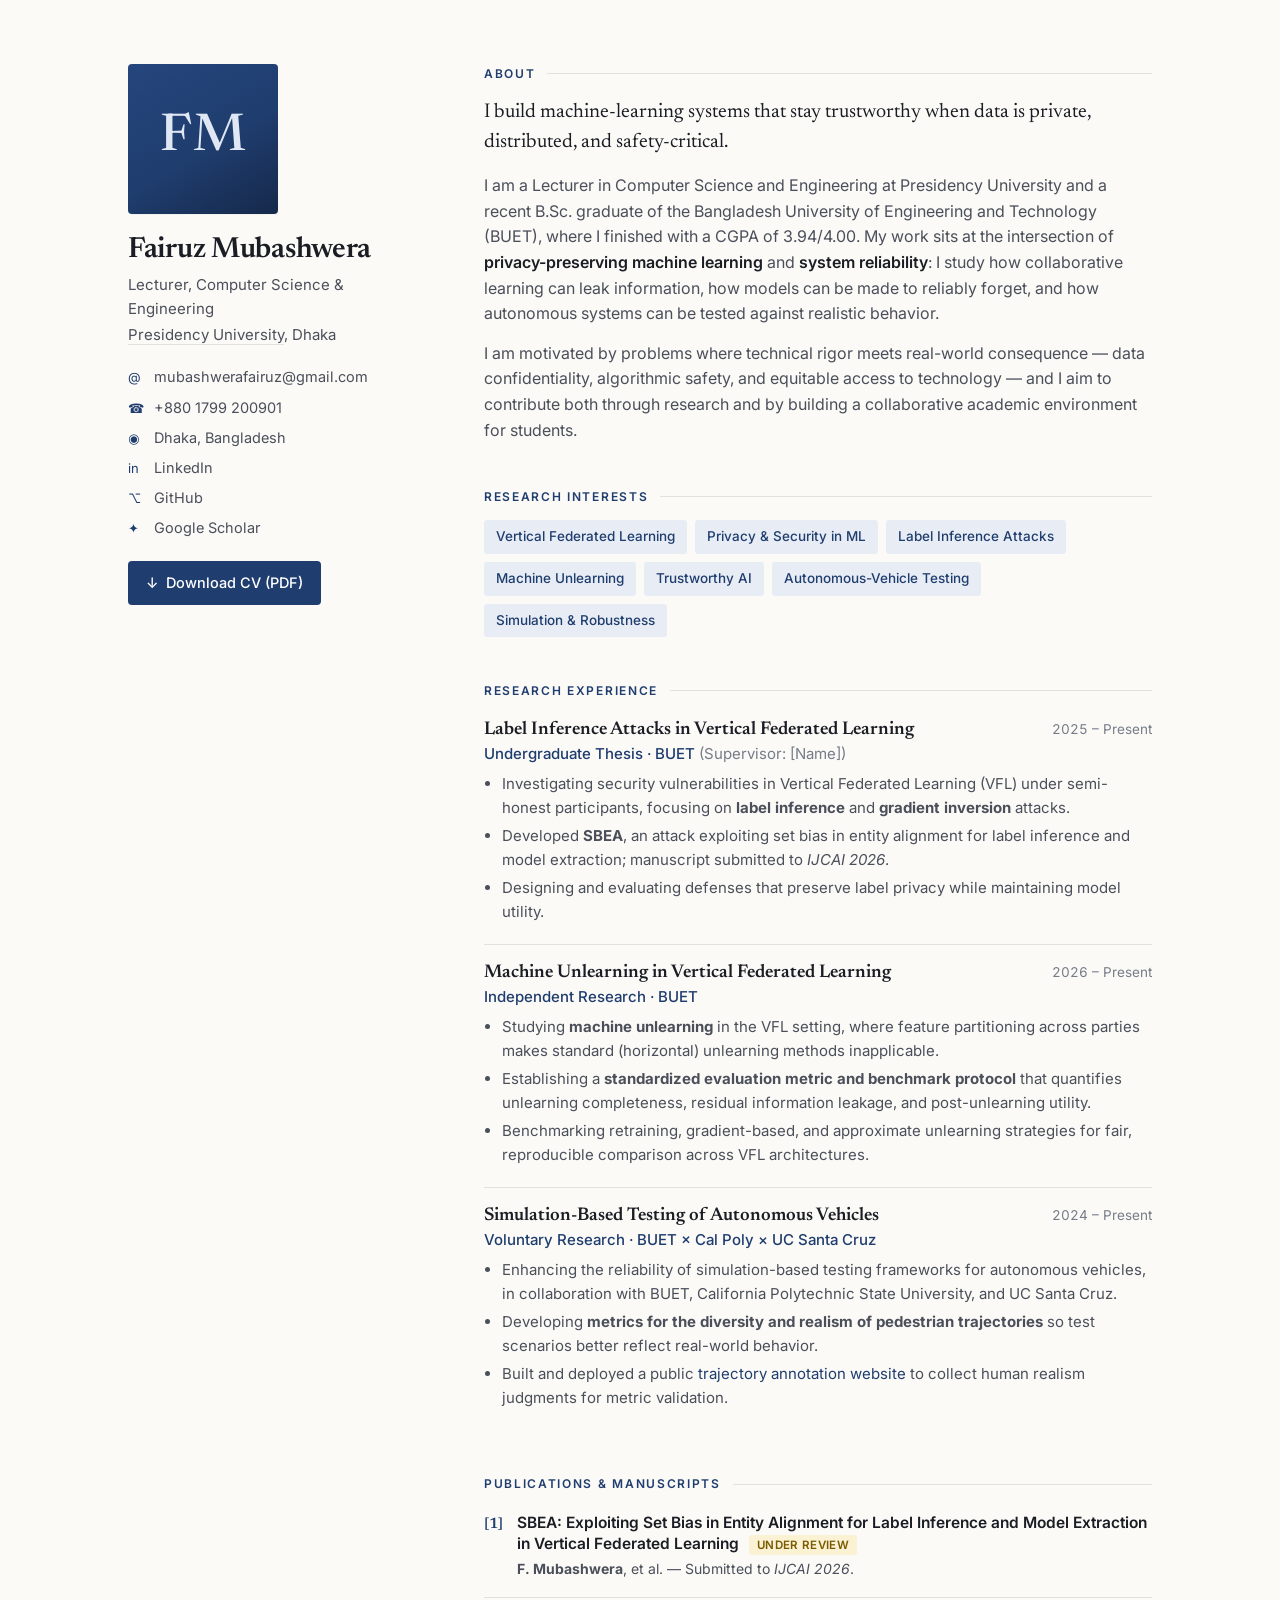
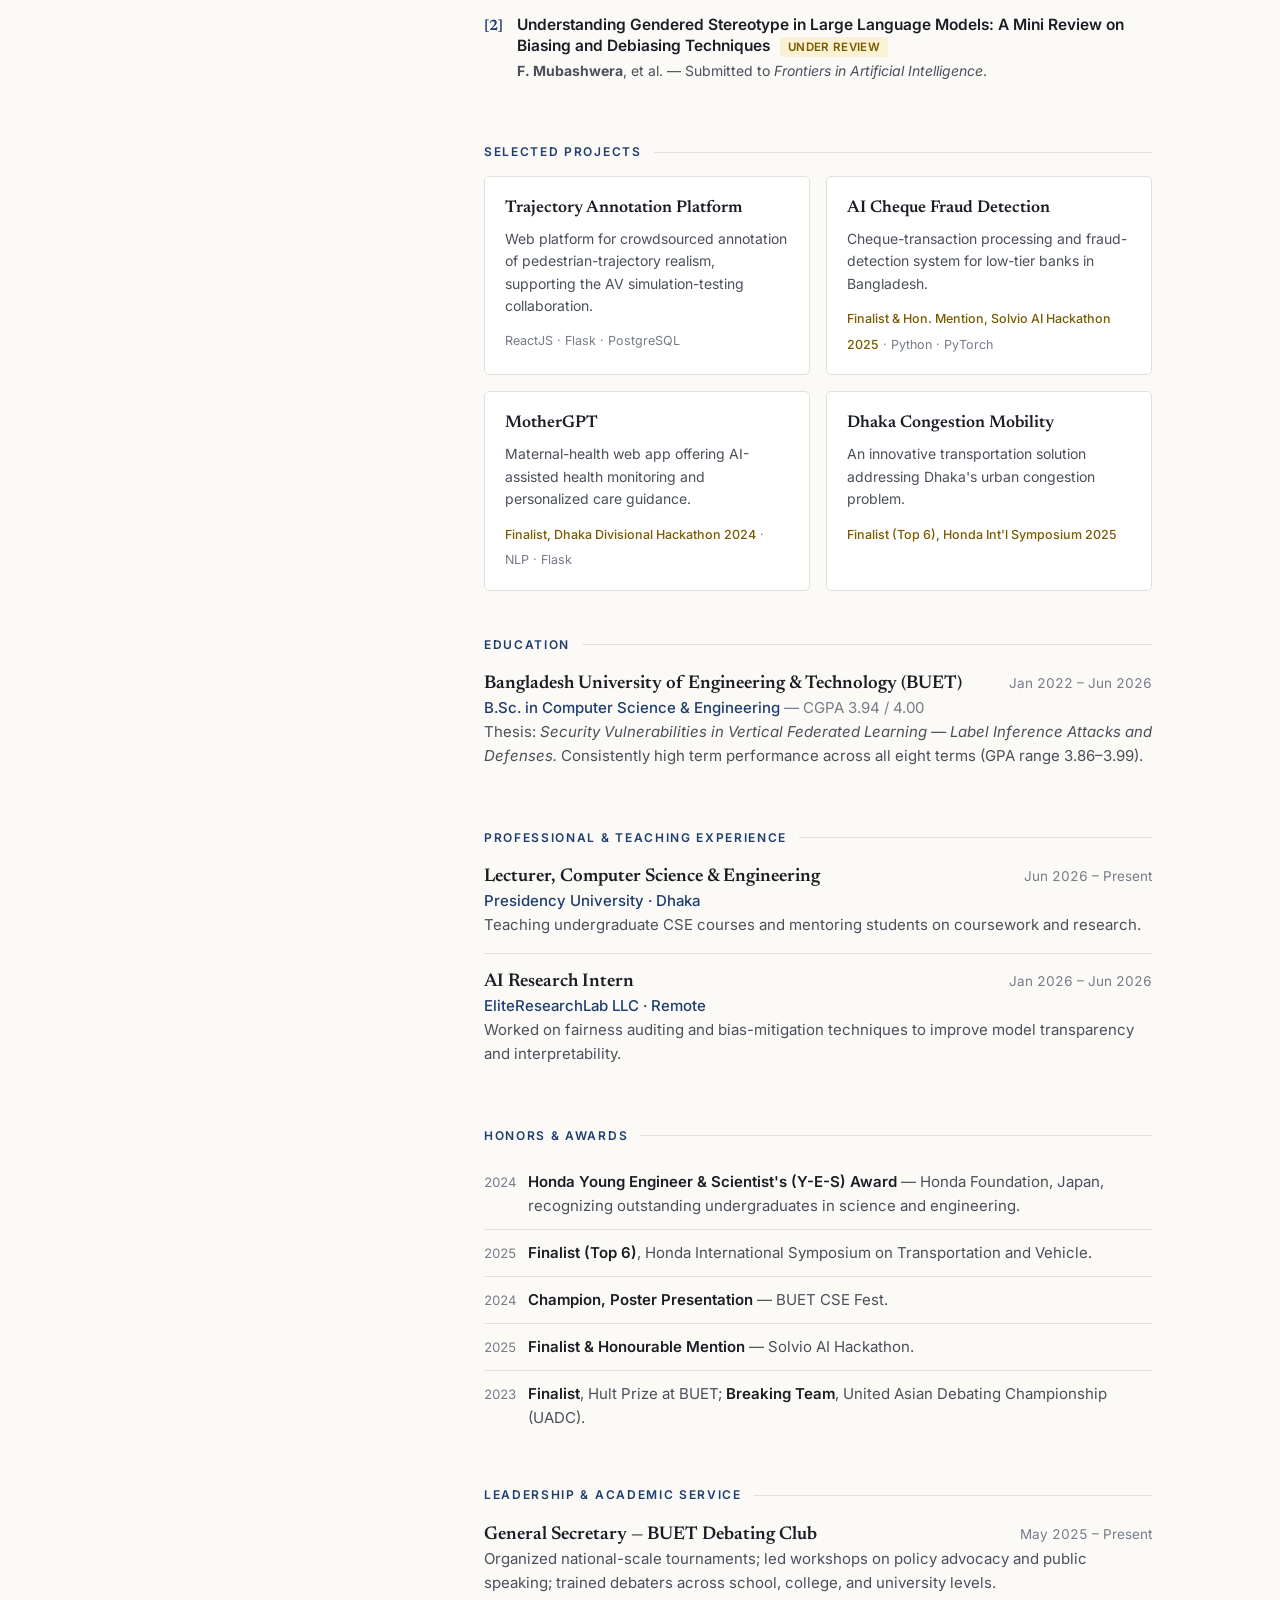
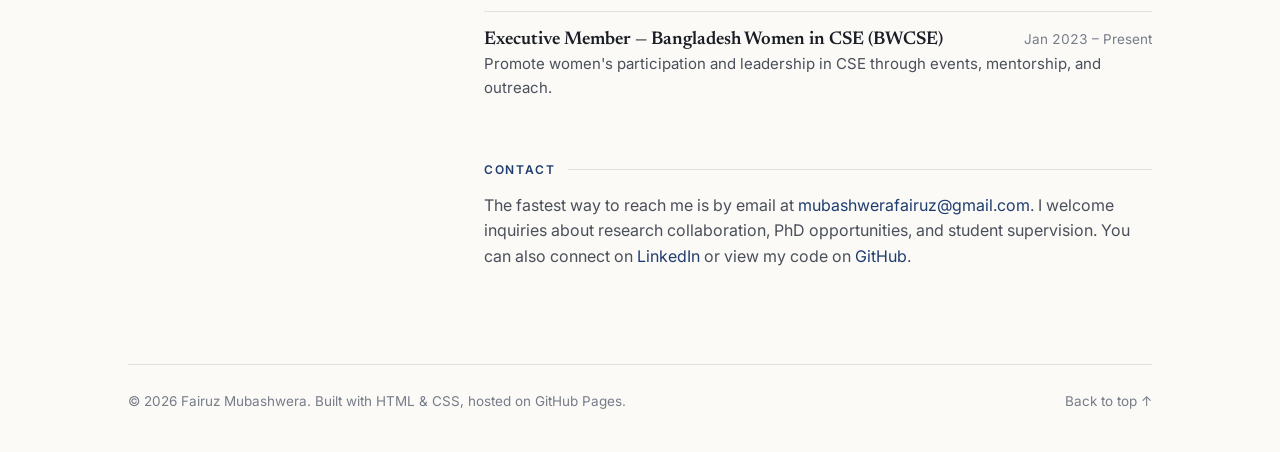
==== index.html @ 8433344b "index.html uploaded" ====
<!DOCTYPE html>
<html lang="en">
<head>
<meta charset="UTF-8">
<meta name="viewport" content="width=device-width, initial-scale=1.0">
<title>Fairuz Mubashwera — Academic Homepage</title>
<meta name="description" content="Fairuz Mubashwera — Lecturer in CSE at Presidency University. Research in privacy-preserving and trustworthy machine learning: Vertical Federated Learning security, machine unlearning, and autonomous-vehicle testing.">

<!-- Fonts: Newsreader (display serif) + Inter (body/utility) -->
<link rel="preconnect" href="https://fonts.googleapis.com">
<link rel="preconnect" href="https://fonts.gstatic.com" crossorigin>
<link href="https://fonts.googleapis.com/css2?family=Newsreader:ital,opsz,wght@0,6..72,400;0,6..72,500;0,6..72,600;1,6..72,400&family=Inter:wght@400;500;600&display=swap" rel="stylesheet">

<style>
  :root{
    --ink:#1a1d24;          /* near-black text */
    --ink-soft:#4a4f5a;     /* secondary text */
    --ink-faint:#767c88;    /* captions, meta  */
    --accent:#1f3d6e;       /* deep academic ink-blue */
    --accent-soft:#e8edf5;  /* tint for chips/hover */
    --rule:#e2e2dd;         /* hairline dividers */
    --paper:#fbfaf7;        /* warm off-white page */
    --card:#ffffff;
    --maxw:1080px;
  }

  *{box-sizing:border-box;}
  html{scroll-behavior:smooth;}
  body{
    margin:0;
    background:var(--paper);
    color:var(--ink);
    font-family:"Inter",system-ui,-apple-system,sans-serif;
    font-size:16px;
    line-height:1.6;
    -webkit-font-smoothing:antialiased;
  }
  a{color:var(--accent);text-decoration:none;}
  a:hover{text-decoration:underline;text-underline-offset:2px;}

  .wrap{max-width:var(--maxw);margin:0 auto;padding:0 28px;}

  /* ---------- Layout: sidebar + content ---------- */
  .layout{
    display:grid;
    grid-template-columns:300px 1fr;
    gap:56px;
    padding:64px 0 80px;
  }

  /* ---------- Sidebar ---------- */
  .sidebar{position:relative;}
  .sidebar-inner{position:sticky;top:48px;}
  .avatar{
    width:150px;height:150px;border-radius:4px;
    background:linear-gradient(150deg,#25467d,#1f3d6e 55%,#16294b);
    display:flex;align-items:center;justify-content:center;
    color:#dfe7f4;font-family:"Newsreader",serif;font-size:52px;font-weight:500;
    letter-spacing:1px;margin-bottom:20px;
    box-shadow:0 1px 0 rgba(0,0,0,.04);
  }
  .name{
    font-family:"Newsreader",serif;
    font-size:29px;line-height:1.15;font-weight:600;
    margin:0 0 6px;letter-spacing:-.01em;
  }
  .role{font-size:15px;color:var(--ink-soft);margin:0 0 2px;}
  .affil{font-size:15px;color:var(--ink-soft);margin:0 0 18px;}
  .affil a{color:var(--ink-soft);border-bottom:1px solid var(--rule);}
  .affil a:hover{color:var(--accent);text-decoration:none;border-color:var(--accent);}

  .contact-list{list-style:none;padding:0;margin:0 0 22px;font-size:14.5px;}
  .contact-list li{display:flex;gap:10px;margin-bottom:7px;color:var(--ink-soft);align-items:baseline;}
  .contact-list .ic{color:var(--accent);width:16px;flex:none;font-size:13px;}
  .contact-list a{color:var(--ink-soft);}
  .contact-list a:hover{color:var(--accent);}

  .cv-btn{
    display:inline-flex;align-items:center;gap:8px;
    background:var(--accent);color:#fff;
    font-size:14.5px;font-weight:500;
    padding:10px 18px;border-radius:4px;
    transition:background .15s ease;
  }
  .cv-btn:hover{background:#16294b;text-decoration:none;color:#fff;}

  /* ---------- Content ---------- */
  .content{min-width:0;}

  section{margin-bottom:44px;scroll-margin-top:28px;}
  section:last-child{margin-bottom:0;}

  .eyebrow{
    font-size:12px;font-weight:600;letter-spacing:.14em;
    text-transform:uppercase;color:var(--accent);
    margin:0 0 14px;display:flex;align-items:center;gap:12px;
  }
  .eyebrow::after{content:"";flex:1;height:1px;background:var(--rule);}

  h2.blocktitle{  /* not used for section head; reserved */
    font-family:"Newsreader",serif;
  }

  .lead{
    font-family:"Newsreader",serif;
    font-size:20px;line-height:1.5;color:var(--ink);
    margin:0 0 16px;font-weight:400;
  }
  p{margin:0 0 14px;color:var(--ink-soft);}
  .content p strong{color:var(--ink);font-weight:600;}

  /* Interests chips */
  .chips{display:flex;flex-wrap:wrap;gap:8px;margin-top:4px;}
  .chip{
    font-size:13.5px;color:var(--accent);
    background:var(--accent-soft);
    padding:6px 12px;border-radius:3px;font-weight:500;
  }

  /* Timeline entries (research / education / experience) */
  .entry{
    padding:16px 0;border-top:1px solid var(--rule);
  }
  .entry:first-of-type{border-top:none;padding-top:4px;}
  .entry-head{
    display:flex;justify-content:space-between;gap:16px;
    align-items:baseline;flex-wrap:wrap;
  }
  .entry-title{
    font-family:"Newsreader",serif;font-size:18.5px;font-weight:600;
    color:var(--ink);margin:0;line-height:1.3;
  }
  .entry-date{
    font-size:13.5px;color:var(--ink-faint);white-space:nowrap;
    font-variant-numeric:tabular-nums;flex:none;
  }
  .entry-sub{font-size:14.5px;color:var(--accent);margin:2px 0 8px;font-weight:500;}
  .entry-sub .muted{color:var(--ink-faint);font-weight:400;}
  .entry p{margin:0;font-size:15px;}
  .entry ul{margin:6px 0 0;padding-left:18px;}
  .entry li{font-size:15px;color:var(--ink-soft);margin-bottom:4px;}

  /* Publications */
  .pub{
    display:grid;grid-template-columns:auto 1fr;gap:14px;
    padding:16px 0;border-top:1px solid var(--rule);
  }
  .pub:first-of-type{border-top:none;padding-top:4px;}
  .pub-num{
    font-family:"Newsreader",serif;font-size:15px;color:var(--accent);
    font-weight:600;padding-top:1px;
  }
  .pub-title{color:var(--ink);font-weight:600;font-size:15.5px;line-height:1.4;}
  .pub-meta{font-size:14px;color:var(--ink-soft);margin-top:3px;}
  .venue{font-style:italic;}
  .badge{
    display:inline-block;font-size:11.5px;font-weight:600;letter-spacing:.03em;
    color:#7a5b00;background:#fbf1d3;padding:2px 8px;border-radius:3px;
    margin-left:6px;vertical-align:middle;text-transform:uppercase;
  }

  /* Projects grid */
  .grid{display:grid;grid-template-columns:1fr 1fr;gap:16px;}
  .proj{
    background:var(--card);border:1px solid var(--rule);border-radius:5px;
    padding:18px 20px;transition:border-color .15s ease, box-shadow .15s ease;
  }
  .proj:hover{border-color:#c9d3e4;box-shadow:0 3px 14px rgba(31,61,110,.06);}
  .proj h3{
    font-family:"Newsreader",serif;font-size:17px;font-weight:600;
    margin:0 0 6px;color:var(--ink);
  }
  .proj p{font-size:14px;margin:0 0 10px;}
  .proj .tag{font-size:12.5px;color:var(--ink-faint);}
  .proj .award{color:#7a5b00;font-weight:500;}

  /* Awards list */
  .awards{list-style:none;padding:0;margin:0;}
  .awards li{
    padding:11px 0;border-top:1px solid var(--rule);
    font-size:15px;color:var(--ink-soft);
    display:grid;grid-template-columns:auto 1fr;gap:12px;
  }
  .awards li:first-child{border-top:none;}
  .awards .yr{
    font-size:13px;color:var(--ink-faint);font-variant-numeric:tabular-nums;
    padding-top:2px;white-space:nowrap;
  }
  .awards strong{color:var(--ink);font-weight:600;}

  /* Footer */
  footer{
    border-top:1px solid var(--rule);
    padding:26px 0 40px;font-size:13.5px;color:var(--ink-faint);
    display:flex;justify-content:space-between;gap:16px;flex-wrap:wrap;
  }
  footer a{color:var(--ink-faint);}
  footer a:hover{color:var(--accent);}

  /* ---------- Mobile ---------- */
  @media (max-width:820px){
    .layout{grid-template-columns:1fr;gap:36px;padding:40px 0 60px;}
    .sidebar-inner{position:static;}
    .avatar{width:96px;height:96px;font-size:34px;margin-bottom:16px;}
    .name{font-size:26px;}
    .grid{grid-template-columns:1fr;}
    .wrap{padding:0 20px;}
  }
</style>
</head>
<body>

<div class="wrap">
<div class="layout">

  <!-- ================= SIDEBAR ================= -->
  <aside class="sidebar">
    <div class="sidebar-inner">
      <!-- Replace this initials block with an <img src="profile.jpg" class="avatar"> when you add a photo -->
      <div class="avatar">FM</div>

      <h1 class="name">Fairuz Mubashwera</h1>
      <p class="role">Lecturer, Computer Science &amp; Engineering</p>
      <p class="affil"><a href="#">Presidency University</a>, Dhaka</p>

      <ul class="contact-list">
        <li><span class="ic">@</span> <a href="mailto:mubashwerafairuz@gmail.com">mubashwerafairuz@gmail.com</a></li>
        <li><span class="ic">☎</span> +880&nbsp;1799&nbsp;200901</li>
        <li><span class="ic">◉</span> Dhaka, Bangladesh</li>
        <li><span class="ic">in</span> <a href="https://linkedin.com/in/Fairuz" target="_blank" rel="noopener">LinkedIn</a></li>
        <li><span class="ic">⌥</span> <a href="https://github.com/Fairuz" target="_blank" rel="noopener">GitHub</a></li>
        <li><span class="ic">✦</span> <a href="#" target="_blank" rel="noopener">Google&nbsp;Scholar</a></li>
      </ul>

      <a class="cv-btn" href="cv.pdf" download>
        <span>↓</span> Download CV (PDF)
      </a>
    </div>
  </aside>

  <!-- ================= CONTENT ================= -->
  <main class="content">

    <!-- ABOUT -->
    <section id="about">
      <p class="eyebrow">About</p>
      <p class="lead">I build machine-learning systems that stay trustworthy when data is private, distributed, and safety-critical.</p>
      <p>I am a Lecturer in Computer Science and Engineering at Presidency University and a recent B.Sc. graduate of the Bangladesh University of Engineering and Technology (BUET), where I finished with a CGPA of 3.94/4.00. My work sits at the intersection of <strong>privacy-preserving machine learning</strong> and <strong>system reliability</strong>: I study how collaborative learning can leak information, how models can be made to reliably forget, and how autonomous systems can be tested against realistic behavior.</p>
      <p>I am motivated by problems where technical rigor meets real-world consequence — data confidentiality, algorithmic safety, and equitable access to technology — and I aim to contribute both through research and by building a collaborative academic environment for students.</p>
    </section>

    <!-- RESEARCH INTERESTS -->
    <section id="interests">
      <p class="eyebrow">Research Interests</p>
      <div class="chips">
        <span class="chip">Vertical Federated Learning</span>
        <span class="chip">Privacy &amp; Security in ML</span>
        <span class="chip">Label Inference Attacks</span>
        <span class="chip">Machine Unlearning</span>
        <span class="chip">Trustworthy AI</span>
        <span class="chip">Autonomous-Vehicle Testing</span>
        <span class="chip">Simulation &amp; Robustness</span>
      </div>
    </section>

    <!-- RESEARCH EXPERIENCE -->
    <section id="research">
      <p class="eyebrow">Research Experience</p>

      <div class="entry">
        <div class="entry-head">
          <h3 class="entry-title">Label Inference Attacks in Vertical Federated Learning</h3>
          <span class="entry-date">2025 – Present</span>
        </div>
        <p class="entry-sub">Undergraduate Thesis · BUET <span class="muted">(Supervisor: [Name])</span></p>
        <ul>
          <li>Investigating security vulnerabilities in Vertical Federated Learning (VFL) under semi-honest participants, focusing on <strong>label inference</strong> and <strong>gradient inversion</strong> attacks.</li>
          <li>Developed <strong>SBEA</strong>, an attack exploiting set bias in entity alignment for label inference and model extraction; manuscript submitted to <em>IJCAI 2026</em>.</li>
          <li>Designing and evaluating defenses that preserve label privacy while maintaining model utility.</li>
        </ul>
      </div>

      <div class="entry">
        <div class="entry-head">
          <h3 class="entry-title">Machine Unlearning in Vertical Federated Learning</h3>
          <span class="entry-date">2026 – Present</span>
        </div>
        <p class="entry-sub">Independent Research · BUET</p>
        <ul>
          <li>Studying <strong>machine unlearning</strong> in the VFL setting, where feature partitioning across parties makes standard (horizontal) unlearning methods inapplicable.</li>
          <li>Establishing a <strong>standardized evaluation metric and benchmark protocol</strong> that quantifies unlearning completeness, residual information leakage, and post-unlearning utility.</li>
          <li>Benchmarking retraining, gradient-based, and approximate unlearning strategies for fair, reproducible comparison across VFL architectures.</li>
        </ul>
      </div>

      <div class="entry">
        <div class="entry-head">
          <h3 class="entry-title">Simulation-Based Testing of Autonomous Vehicles</h3>
          <span class="entry-date">2024 – Present</span>
        </div>
        <p class="entry-sub">Voluntary Research · BUET × Cal Poly × UC Santa Cruz</p>
        <ul>
          <li>Enhancing the reliability of simulation-based testing frameworks for autonomous vehicles, in collaboration with BUET, California Polytechnic State University, and UC Santa Cruz.</li>
          <li>Developing <strong>metrics for the diversity and realism of pedestrian trajectories</strong> so test scenarios better reflect real-world behavior.</li>
          <li>Built and deployed a public <a href="#" target="_blank" rel="noopener">trajectory annotation website</a> to collect human realism judgments for metric validation.</li>
        </ul>
      </div>
    </section>

    <!-- PUBLICATIONS -->
    <section id="publications">
      <p class="eyebrow">Publications &amp; Manuscripts</p>

      <div class="pub">
        <div class="pub-num">[1]</div>
        <div>
          <div class="pub-title">SBEA: Exploiting Set Bias in Entity Alignment for Label Inference and Model Extraction in Vertical Federated Learning <span class="badge">Under review</span></div>
          <div class="pub-meta"><strong>F. Mubashwera</strong>, et al. — Submitted to <span class="venue">IJCAI 2026</span>.</div>
        </div>
      </div>

      <div class="pub">
        <div class="pub-num">[2]</div>
        <div>
          <div class="pub-title">Understanding Gendered Stereotype in Large Language Models: A Mini Review on Biasing and Debiasing Techniques <span class="badge">Under review</span></div>
          <div class="pub-meta"><strong>F. Mubashwera</strong>, et al. — Submitted to <span class="venue">Frontiers in Artificial Intelligence</span>.</div>
        </div>
      </div>
    </section>

    <!-- PROJECTS -->
    <section id="projects">
      <p class="eyebrow">Selected Projects</p>
      <div class="grid">
        <div class="proj">
          <h3>Trajectory Annotation Platform</h3>
          <p>Web platform for crowdsourced annotation of pedestrian-trajectory realism, supporting the AV simulation-testing collaboration.</p>
          <span class="tag">ReactJS · Flask · PostgreSQL</span>
        </div>
        <div class="proj">
          <h3>AI Cheque Fraud Detection</h3>
          <p>Cheque-transaction processing and fraud-detection system for low-tier banks in Bangladesh.</p>
          <span class="tag"><span class="award">Finalist &amp; Hon. Mention, Solvio AI Hackathon 2025</span> · Python · PyTorch</span>
        </div>
        <div class="proj">
          <h3>MotherGPT</h3>
          <p>Maternal-health web app offering AI-assisted health monitoring and personalized care guidance.</p>
          <span class="tag"><span class="award">Finalist, Dhaka Divisional Hackathon 2024</span> · NLP · Flask</span>
        </div>
        <div class="proj">
          <h3>Dhaka Congestion Mobility</h3>
          <p>An innovative transportation solution addressing Dhaka's urban congestion problem.</p>
          <span class="tag"><span class="award">Finalist (Top 6), Honda Int'l Symposium 2025</span></span>
        </div>
      </div>
    </section>

    <!-- EDUCATION -->
    <section id="education">
      <p class="eyebrow">Education</p>
      <div class="entry">
        <div class="entry-head">
          <h3 class="entry-title">Bangladesh University of Engineering &amp; Technology (BUET)</h3>
          <span class="entry-date">Jan 2022 – Jun 2026</span>
        </div>
        <p class="entry-sub">B.Sc. in Computer Science &amp; Engineering <span class="muted">— CGPA 3.94 / 4.00</span></p>
        <p>Thesis: <em>Security Vulnerabilities in Vertical Federated Learning — Label Inference Attacks and Defenses.</em> Consistently high term performance across all eight terms (GPA range 3.86–3.99).</p>
      </div>
    </section>

    <!-- EXPERIENCE -->
    <section id="experience">
      <p class="eyebrow">Professional &amp; Teaching Experience</p>
      <div class="entry">
        <div class="entry-head">
          <h3 class="entry-title">Lecturer, Computer Science &amp; Engineering</h3>
          <span class="entry-date">Jun 2026 – Present</span>
        </div>
        <p class="entry-sub">Presidency University · Dhaka</p>
        <p>Teaching undergraduate CSE courses and mentoring students on coursework and research.</p>
      </div>
      <div class="entry">
        <div class="entry-head">
          <h3 class="entry-title">AI Research Intern</h3>
          <span class="entry-date">Jan 2026 – Jun 2026</span>
        </div>
        <p class="entry-sub">EliteResearchLab LLC · Remote</p>
        <p>Worked on fairness auditing and bias-mitigation techniques to improve model transparency and interpretability.</p>
      </div>
    </section>

    <!-- AWARDS -->
    <section id="awards">
      <p class="eyebrow">Honors &amp; Awards</p>
      <ul class="awards">
        <li><span class="yr">2024</span><span><strong>Honda Young Engineer &amp; Scientist's (Y-E-S) Award</strong> — Honda Foundation, Japan, recognizing outstanding undergraduates in science and engineering.</span></li>
        <li><span class="yr">2025</span><span><strong>Finalist (Top 6)</strong>, Honda International Symposium on Transportation and Vehicle.</span></li>
        <li><span class="yr">2024</span><span><strong>Champion, Poster Presentation</strong> — BUET CSE Fest.</span></li>
        <li><span class="yr">2025</span><span><strong>Finalist &amp; Honourable Mention</strong> — Solvio AI Hackathon.</span></li>
        <li><span class="yr">2023</span><span><strong>Finalist</strong>, Hult Prize at BUET; <strong>Breaking Team</strong>, United Asian Debating Championship (UADC).</span></li>
      </ul>
    </section>

    <!-- SERVICE -->
    <section id="service">
      <p class="eyebrow">Leadership &amp; Academic Service</p>
      <div class="entry">
        <div class="entry-head">
          <h3 class="entry-title">General Secretary — BUET Debating Club</h3>
          <span class="entry-date">May 2025 – Present</span>
        </div>
        <p>Organized national-scale tournaments; led workshops on policy advocacy and public speaking; trained debaters across school, college, and university levels.</p>
      </div>
      <div class="entry">
        <div class="entry-head">
          <h3 class="entry-title">Executive Member — Bangladesh Women in CSE (BWCSE)</h3>
          <span class="entry-date">Jan 2023 – Present</span>
        </div>
        <p>Promote women's participation and leadership in CSE through events, mentorship, and outreach.</p>
      </div>
    </section>

    <!-- CONTACT -->
    <section id="contact">
      <p class="eyebrow">Contact</p>
      <p>The fastest way to reach me is by email at <a href="mailto:mubashwerafairuz@gmail.com">mubashwerafairuz@gmail.com</a>. I welcome inquiries about research collaboration, PhD opportunities, and student supervision. You can also connect on <a href="https://linkedin.com/in/Fairuz" target="_blank" rel="noopener">LinkedIn</a> or view my code on <a href="https://github.com/Fairuz" target="_blank" rel="noopener">GitHub</a>.</p>
    </section>

  </main>
</div>

<footer>
  <span>© <span id="yr"></span> Fairuz Mubashwera. Built with HTML &amp; CSS, hosted on GitHub Pages.</span>
  <span><a href="#about">Back to top ↑</a></span>
</footer>
</div>

<script>document.getElementById('yr').textContent=new Date().getFullYear();</script>
</body>
</html>
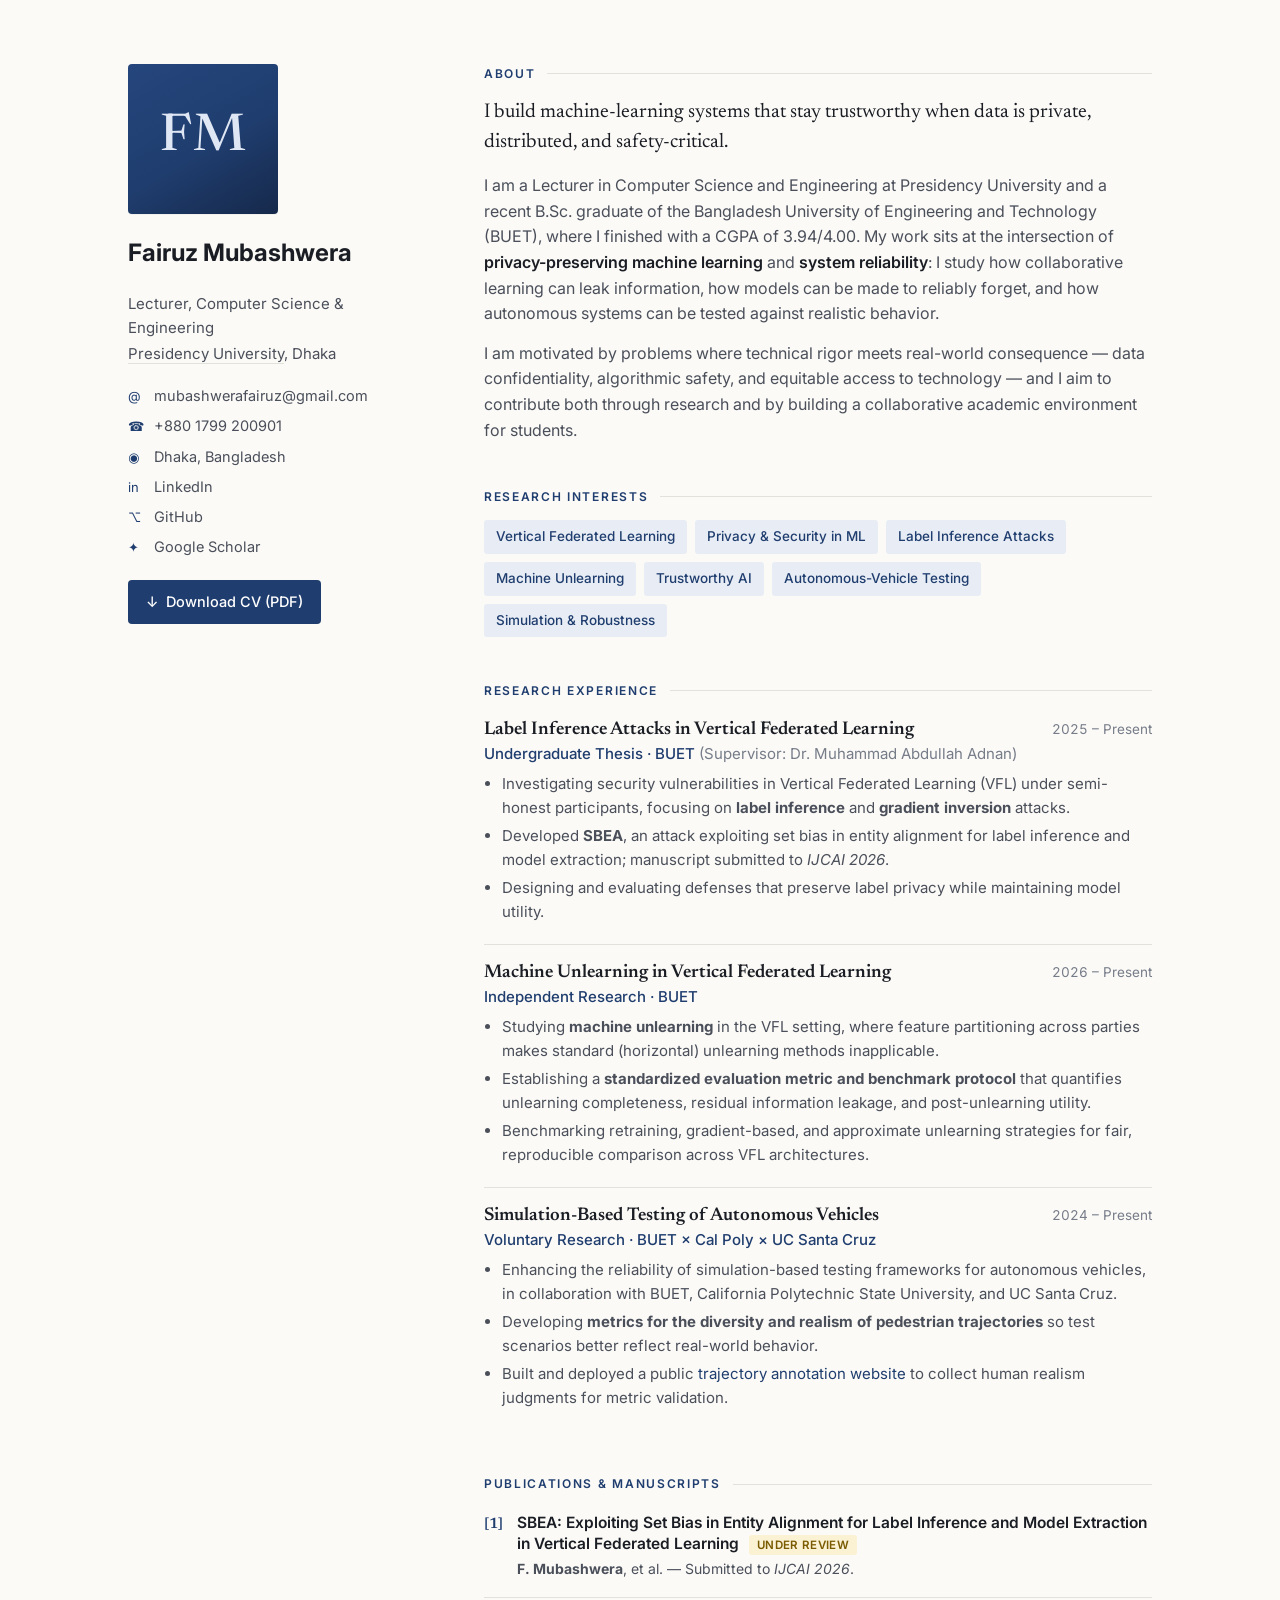
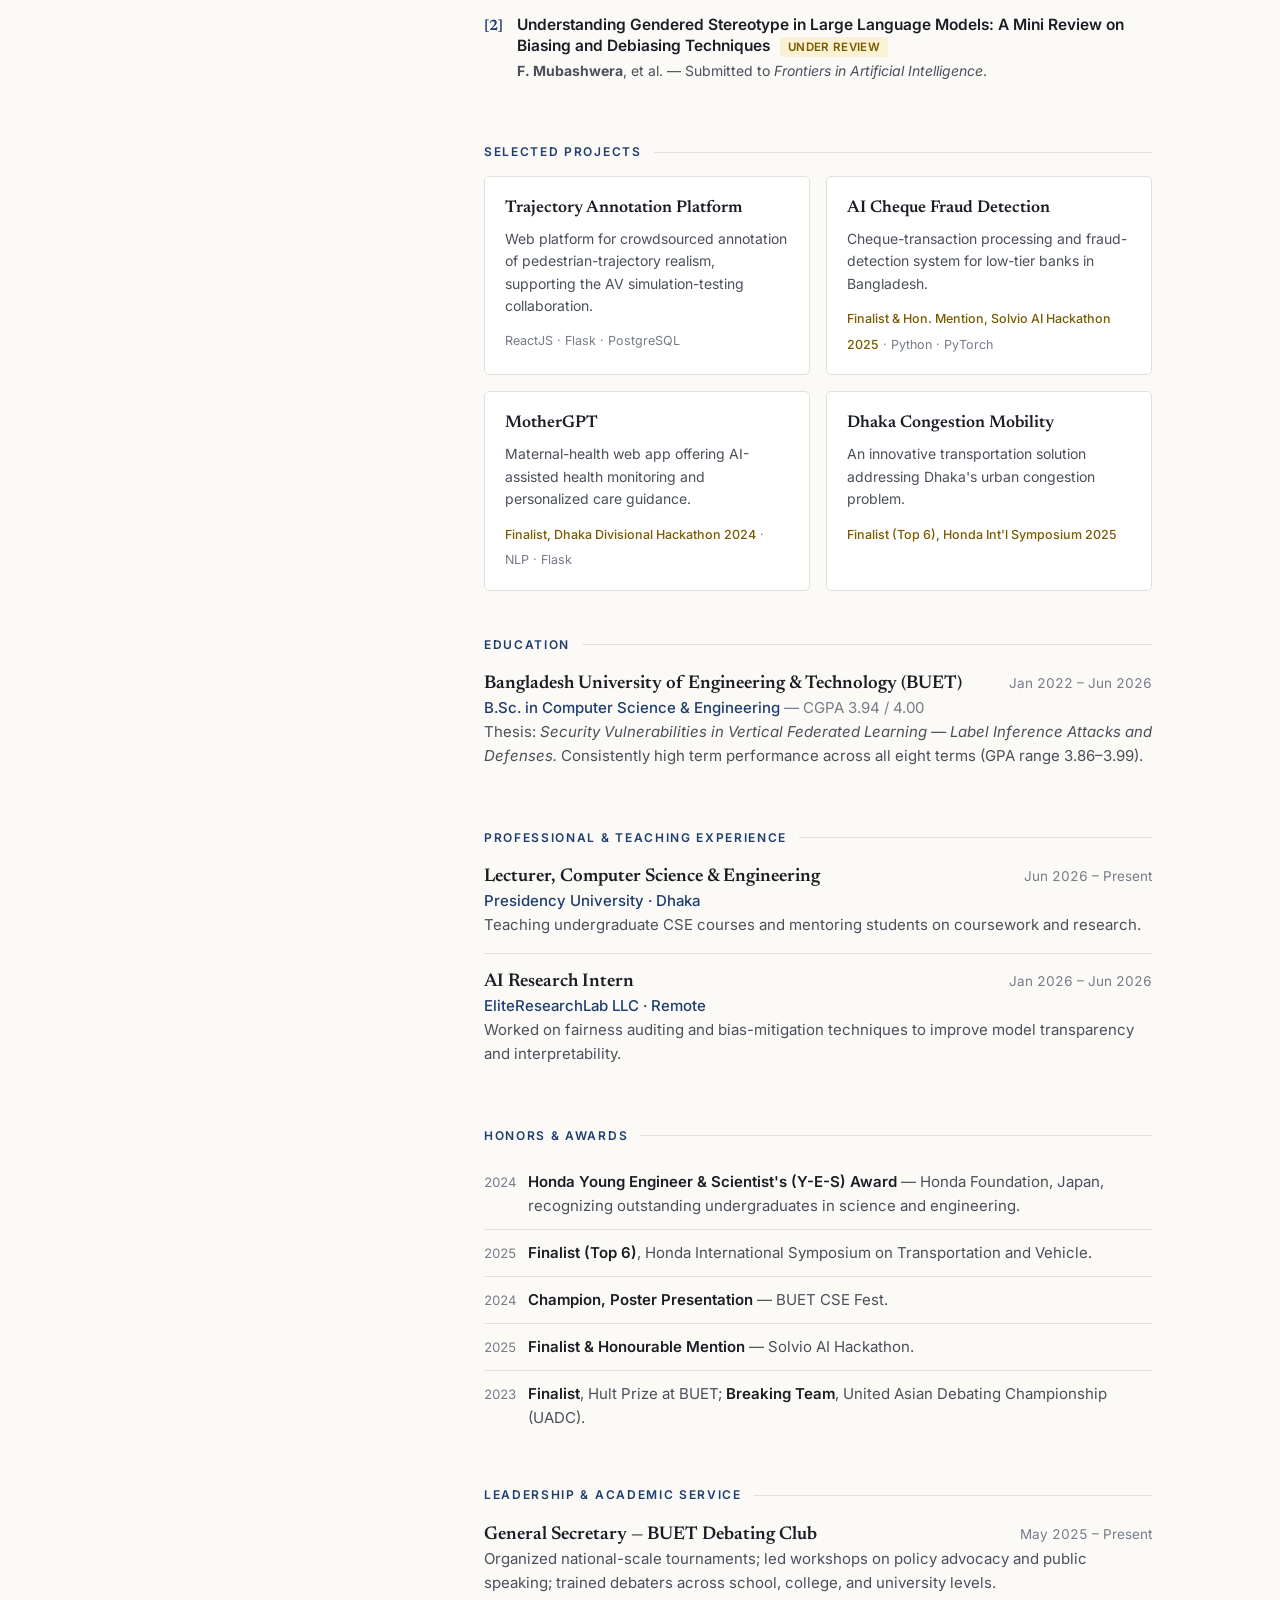
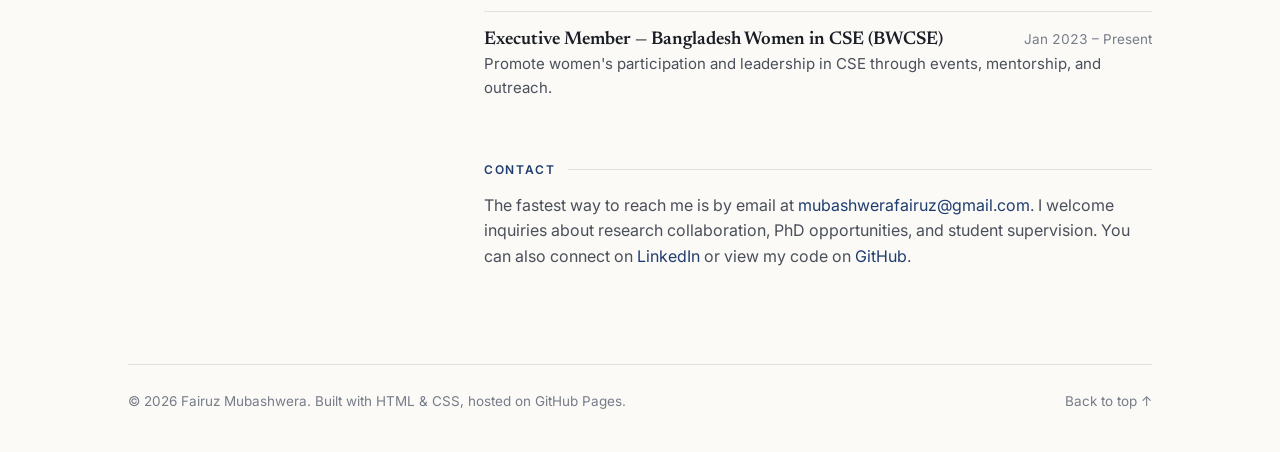
==== commit 2487fbfa: "Refactor class names and update thesis supervisor Updated class names and modified thesis supervisor" ====
--- a/index.html
+++ b/index.html
@@ -59,7 +59,7 @@
     letter-spacing:1px;margin-bottom:20px;
     box-shadow:0 1px 0 rgba(0,0,0,.04);
   }
-  .name{
+  .{
     font-family:"Newsreader",serif;
     font-size:29px;line-height:1.15;font-weight:600;
     margin:0 0 6px;letter-spacing:-.01em;
@@ -202,7 +202,7 @@
     .layout{grid-template-columns:1fr;gap:36px;padding:40px 0 60px;}
     .sidebar-inner{position:static;}
     .avatar{width:96px;height:96px;font-size:34px;margin-bottom:16px;}
-    .name{font-size:26px;}
+    .{font-size:26px;}
     .grid{grid-template-columns:1fr;}
     .wrap{padding:0 20px;}
   }
@@ -219,7 +219,7 @@
       <!-- Replace this initials block with an <img src="profile.jpg" class="avatar"> when you add a photo -->
       <div class="avatar">FM</div>
 
-      <h1 class="name">Fairuz Mubashwera</h1>
+      <h1 class="">Fairuz Mubashwera</h1>
       <p class="role">Lecturer, Computer Science &amp; Engineering</p>
       <p class="affil"><a href="#">Presidency University</a>, Dhaka</p>
 
@@ -272,7 +272,7 @@
           <h3 class="entry-title">Label Inference Attacks in Vertical Federated Learning</h3>
           <span class="entry-date">2025 – Present</span>
         </div>
-        <p class="entry-sub">Undergraduate Thesis · BUET <span class="muted">(Supervisor: [Name])</span></p>
+        <p class="entry-sub">Undergraduate Thesis · BUET <span class="muted">(Supervisor: Dr. Muhammad Abdullah Adnan)</span></p>
         <ul>
           <li>Investigating security vulnerabilities in Vertical Federated Learning (VFL) under semi-honest participants, focusing on <strong>label inference</strong> and <strong>gradient inversion</strong> attacks.</li>
           <li>Developed <strong>SBEA</strong>, an attack exploiting set bias in entity alignment for label inference and model extraction; manuscript submitted to <em>IJCAI 2026</em>.</li>
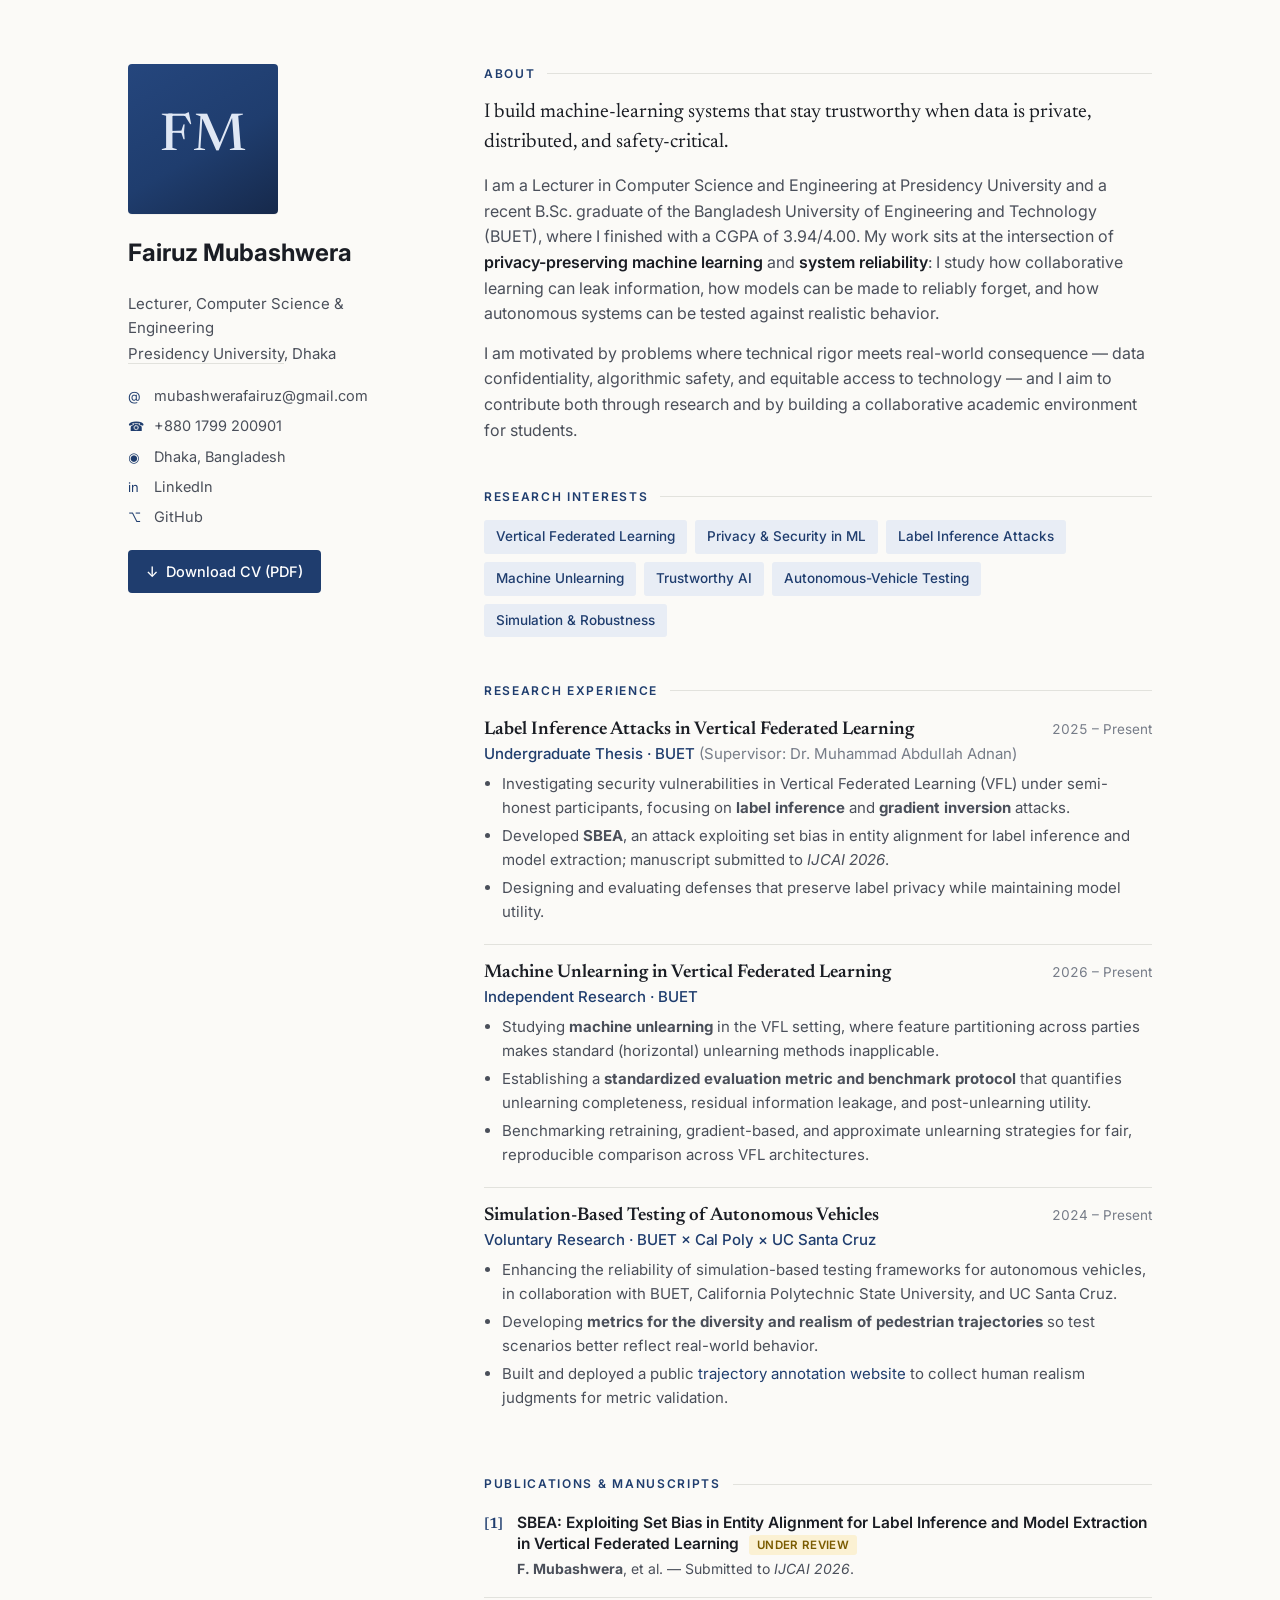
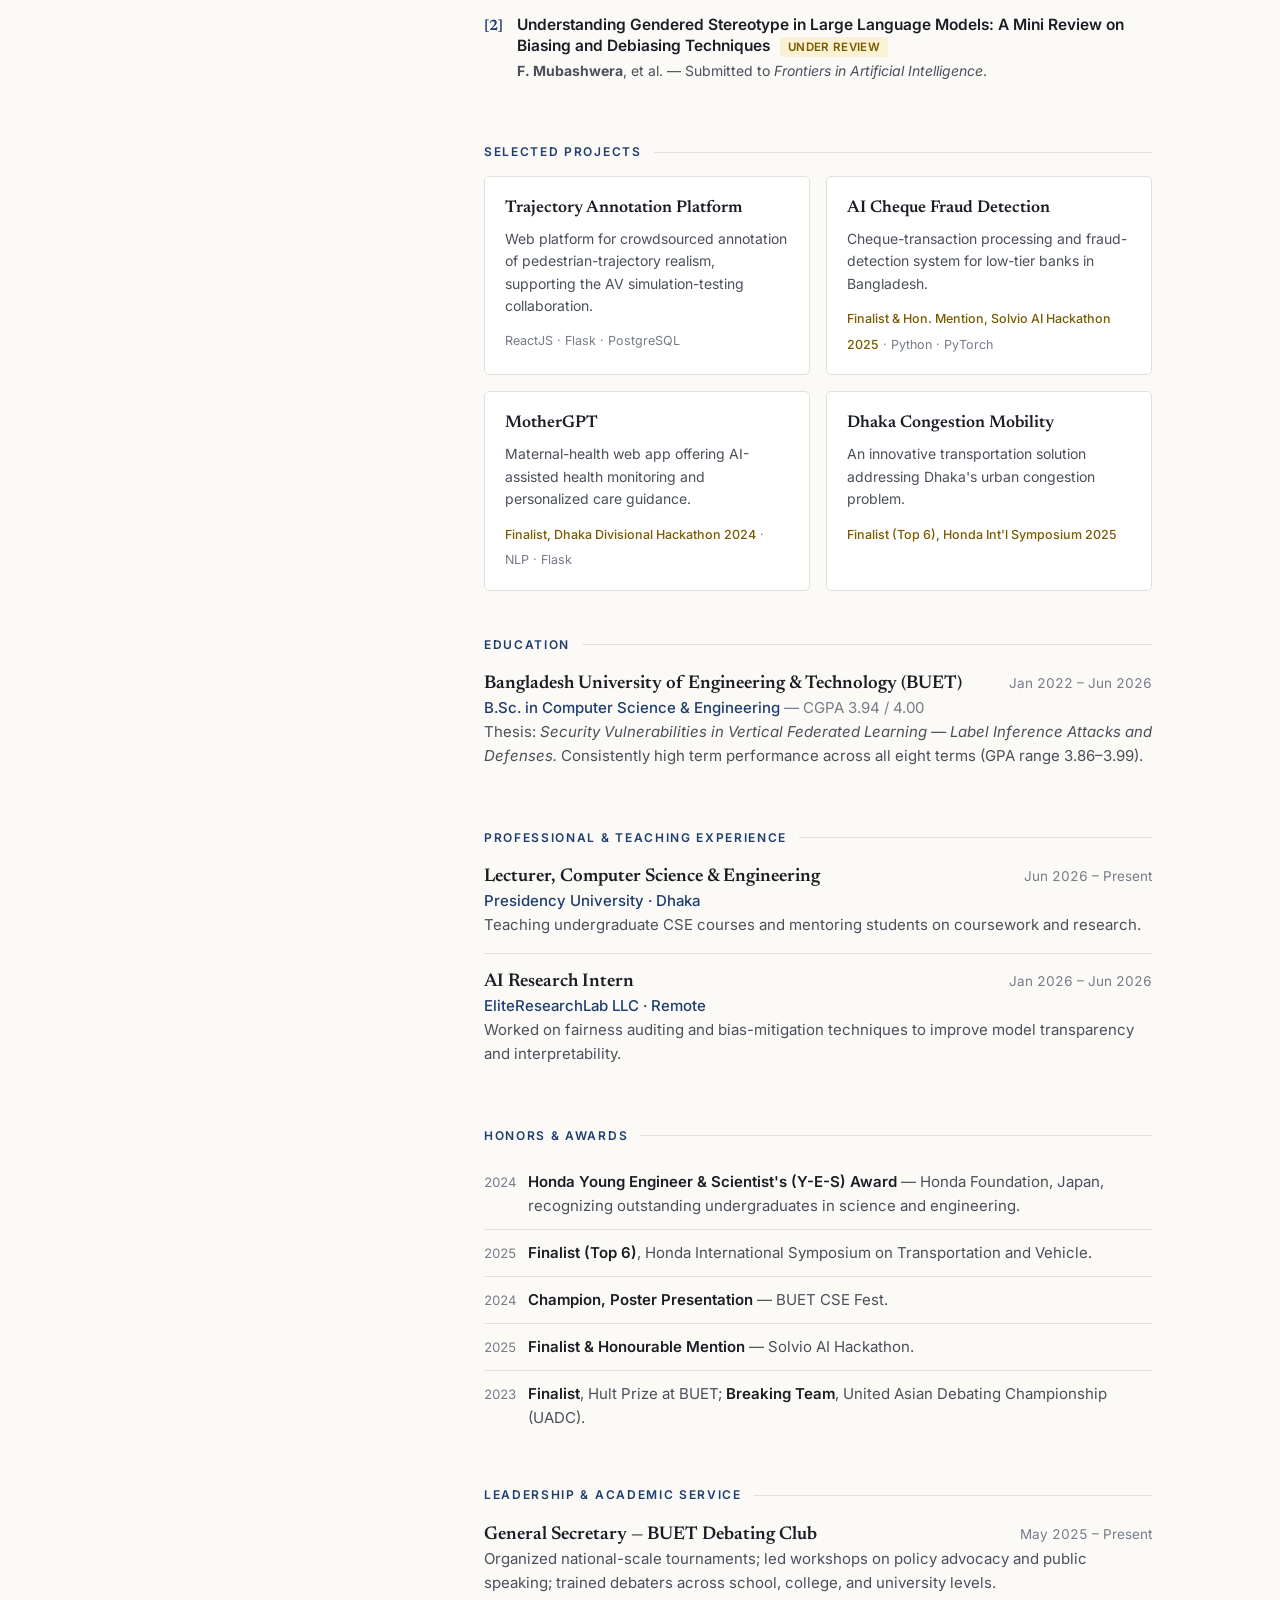
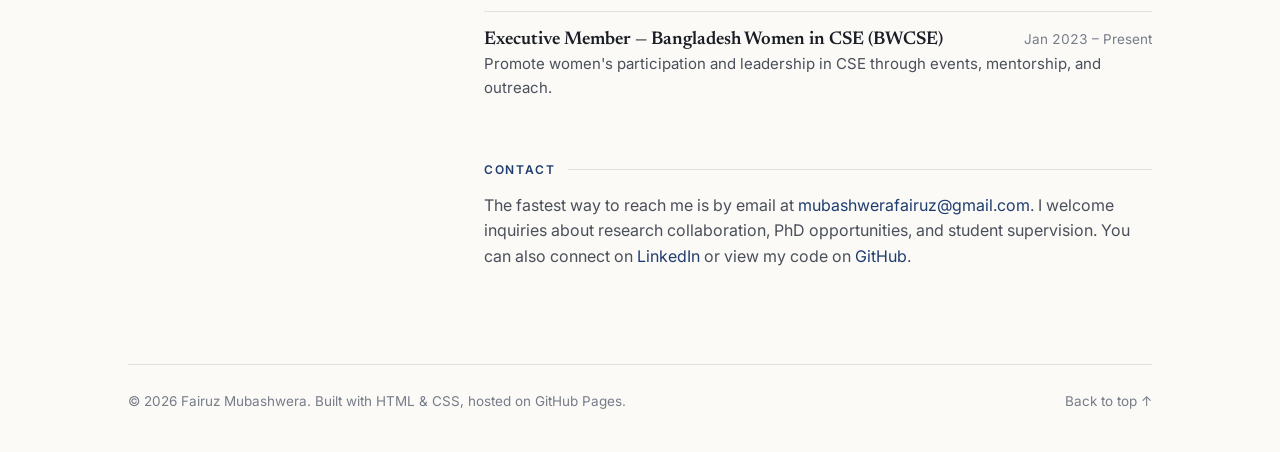
==== commit 5475fd07: "Update links in index.html to use valid URLs" ====
--- a/index.html
+++ b/index.html
@@ -221,15 +221,14 @@
 
       <h1 class="">Fairuz Mubashwera</h1>
       <p class="role">Lecturer, Computer Science &amp; Engineering</p>
-      <p class="affil"><a href="#">Presidency University</a>, Dhaka</p>
+      <p class="affil"><a href="https://pu.edu.bd/">Presidency University</a>, Dhaka</p>
 
       <ul class="contact-list">
         <li><span class="ic">@</span> <a href="mailto:mubashwerafairuz@gmail.com">mubashwerafairuz@gmail.com</a></li>
         <li><span class="ic">☎</span> +880&nbsp;1799&nbsp;200901</li>
         <li><span class="ic">◉</span> Dhaka, Bangladesh</li>
-        <li><span class="ic">in</span> <a href="https://linkedin.com/in/Fairuz" target="_blank" rel="noopener">LinkedIn</a></li>
-        <li><span class="ic">⌥</span> <a href="https://github.com/Fairuz" target="_blank" rel="noopener">GitHub</a></li>
-        <li><span class="ic">✦</span> <a href="#" target="_blank" rel="noopener">Google&nbsp;Scholar</a></li>
+        <li><span class="ic">in</span> <a href="https://www.linkedin.com/in/fairuz-mubashwera-bb6aa92b9/" target="_blank" rel="noopener">LinkedIn</a></li>
+        <li><span class="ic">⌥</span> <a href="https://github.com/SabaJhim" target="_blank" rel="noopener">GitHub</a></li>
       </ul>
 
       <a class="cv-btn" href="cv.pdf" download>
@@ -302,7 +301,7 @@
         <ul>
           <li>Enhancing the reliability of simulation-based testing frameworks for autonomous vehicles, in collaboration with BUET, California Polytechnic State University, and UC Santa Cruz.</li>
           <li>Developing <strong>metrics for the diversity and realism of pedestrian trajectories</strong> so test scenarios better reflect real-world behavior.</li>
-          <li>Built and deployed a public <a href="#" target="_blank" rel="noopener">trajectory annotation website</a> to collect human realism judgments for metric validation.</li>
+          <li>Built and deployed a public <a href="https://motiontagger.com/" target="_blank" rel="noopener">trajectory annotation website</a> to collect human realism judgments for metric validation.</li>
         </ul>
       </div>
     </section>
@@ -423,7 +422,7 @@
     <!-- CONTACT -->
     <section id="contact">
       <p class="eyebrow">Contact</p>
-      <p>The fastest way to reach me is by email at <a href="mailto:mubashwerafairuz@gmail.com">mubashwerafairuz@gmail.com</a>. I welcome inquiries about research collaboration, PhD opportunities, and student supervision. You can also connect on <a href="https://linkedin.com/in/Fairuz" target="_blank" rel="noopener">LinkedIn</a> or view my code on <a href="https://github.com/Fairuz" target="_blank" rel="noopener">GitHub</a>.</p>
+      <p>The fastest way to reach me is by email at <a href="mailto:mubashwerafairuz@gmail.com">mubashwerafairuz@gmail.com</a>. I welcome inquiries about research collaboration, PhD opportunities, and student supervision. You can also connect on <a href="https://www.linkedin.com/in/fairuz-mubashwera-bb6aa92b9/" target="_blank" rel="noopener">LinkedIn</a> or view my code on <a href="https://github.com/SabaJhim" target="_blank" rel="noopener">GitHub</a>.</p>
     </section>
 
   </main>
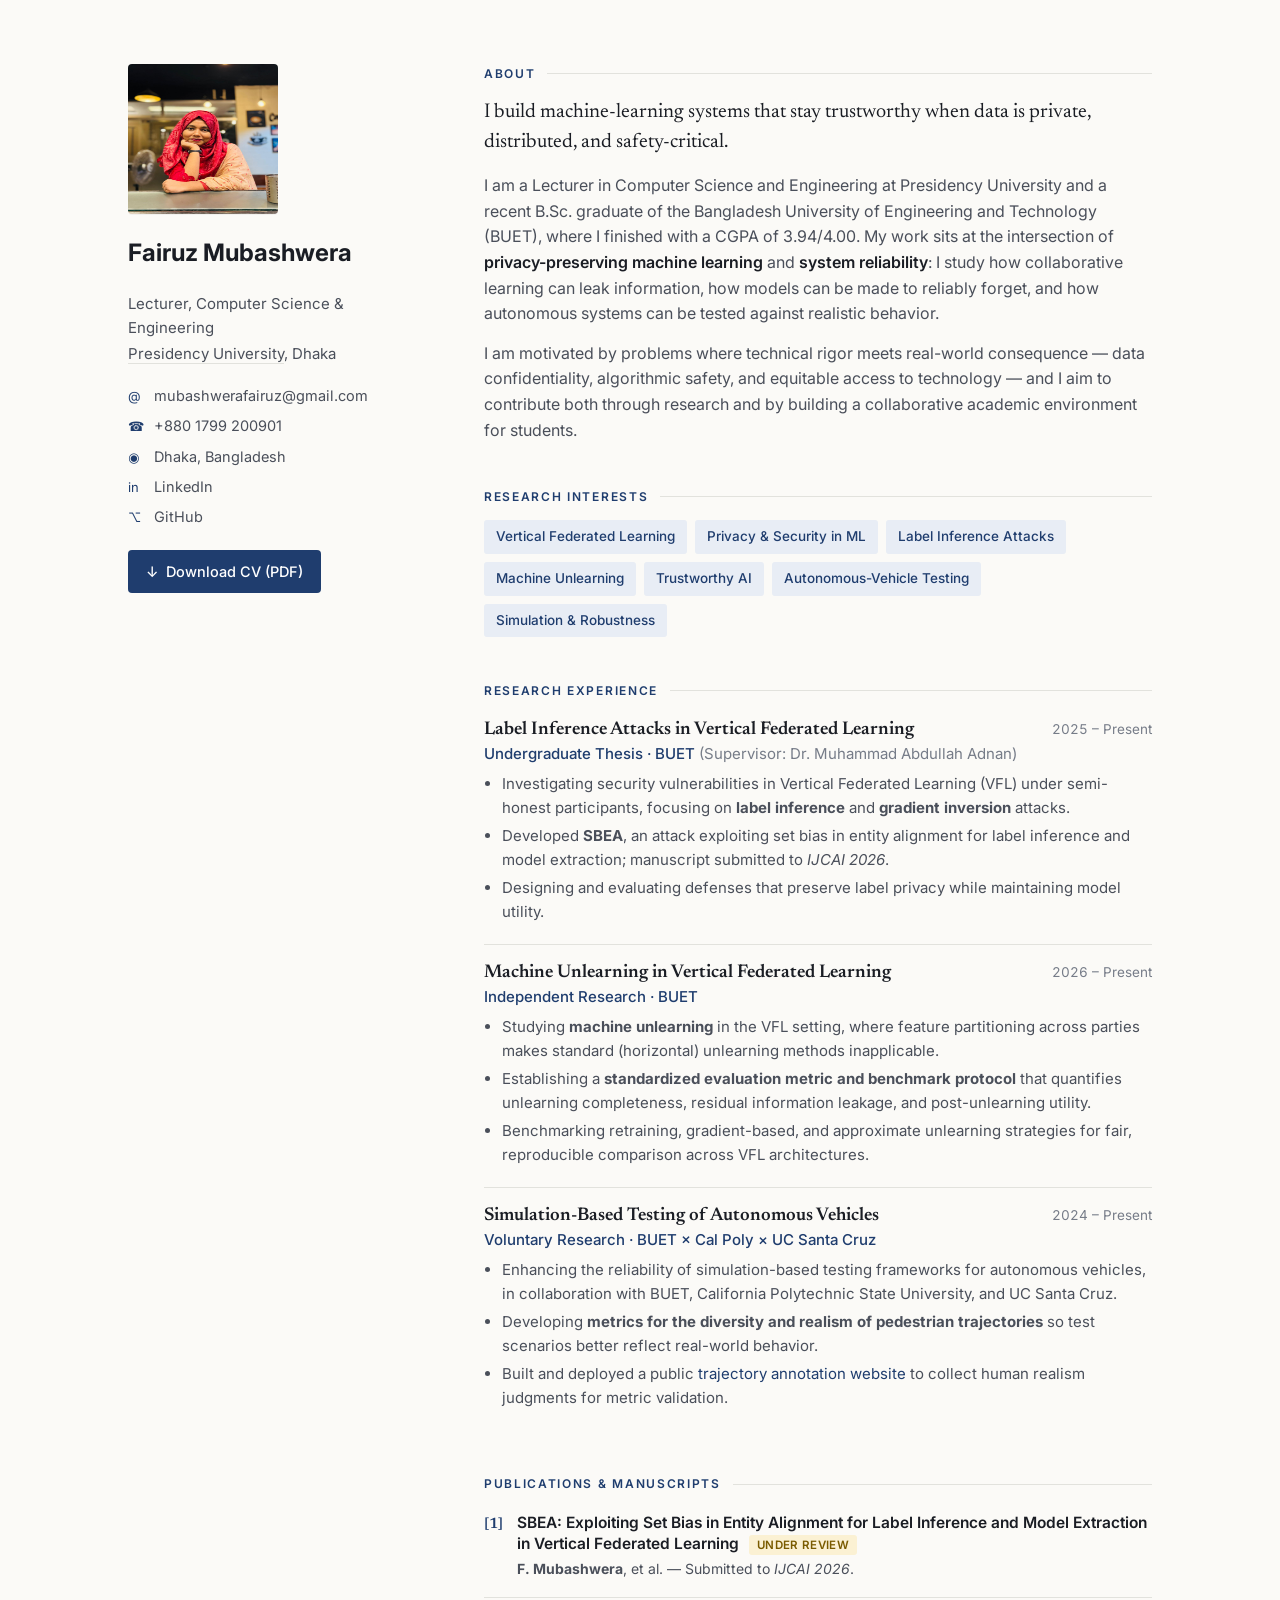
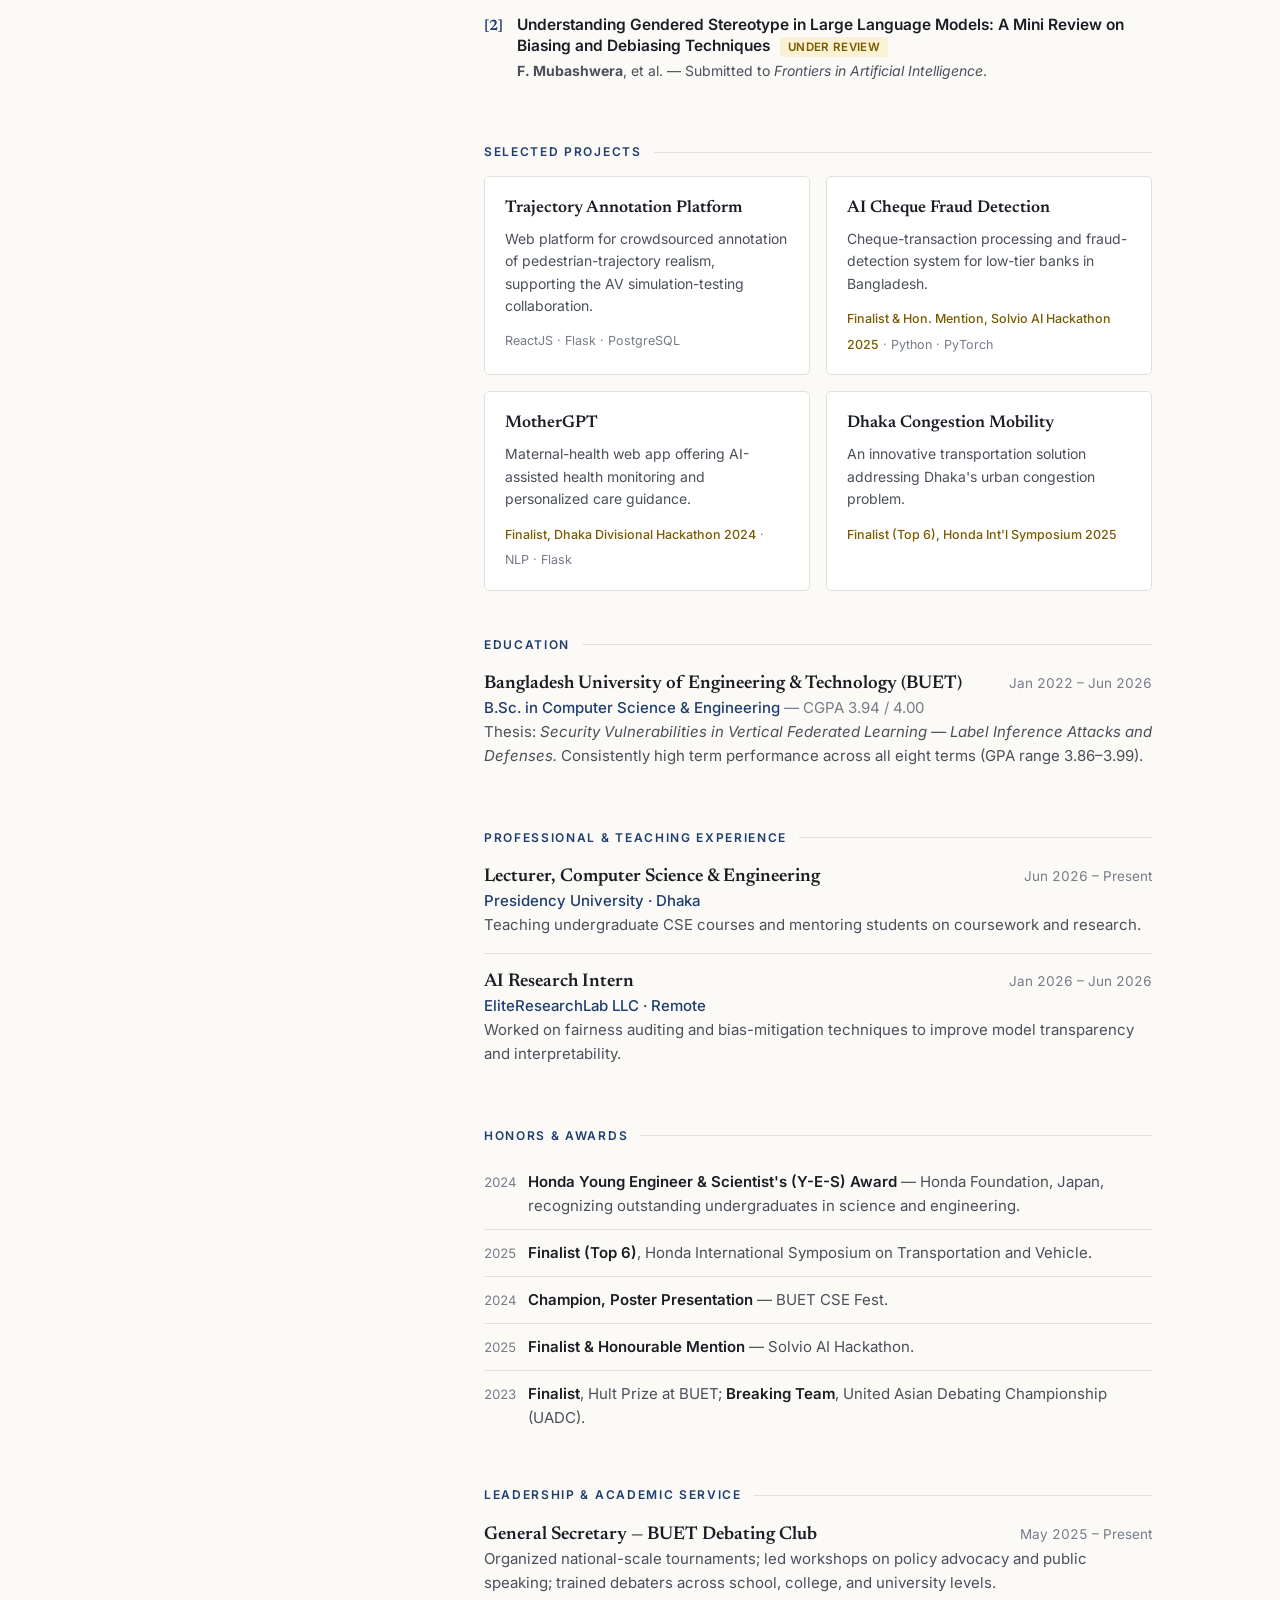
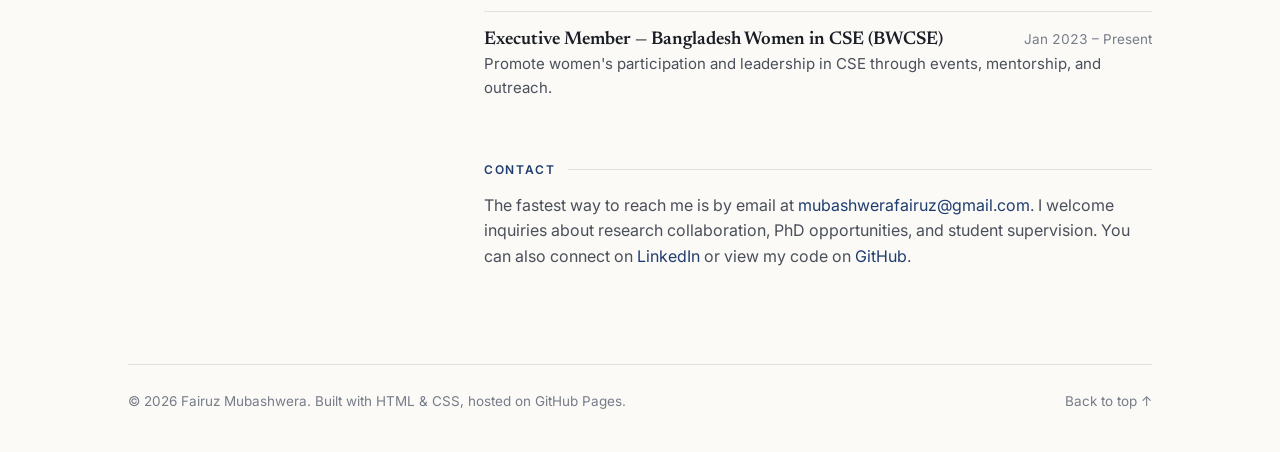
==== commit e57e3bee: "Replace initials block with profile image" ====
--- a/index.html
+++ b/index.html
@@ -217,7 +217,7 @@
   <aside class="sidebar">
     <div class="sidebar-inner">
       <!-- Replace this initials block with an <img src="profile.jpg" class="avatar"> when you add a photo -->
-      <div class="avatar">FM</div>
+      <img src="profile.jpg" class="avatar" alt="Fairuz Mubashwera">
 
       <h1 class="">Fairuz Mubashwera</h1>
       <p class="role">Lecturer, Computer Science &amp; Engineering</p>
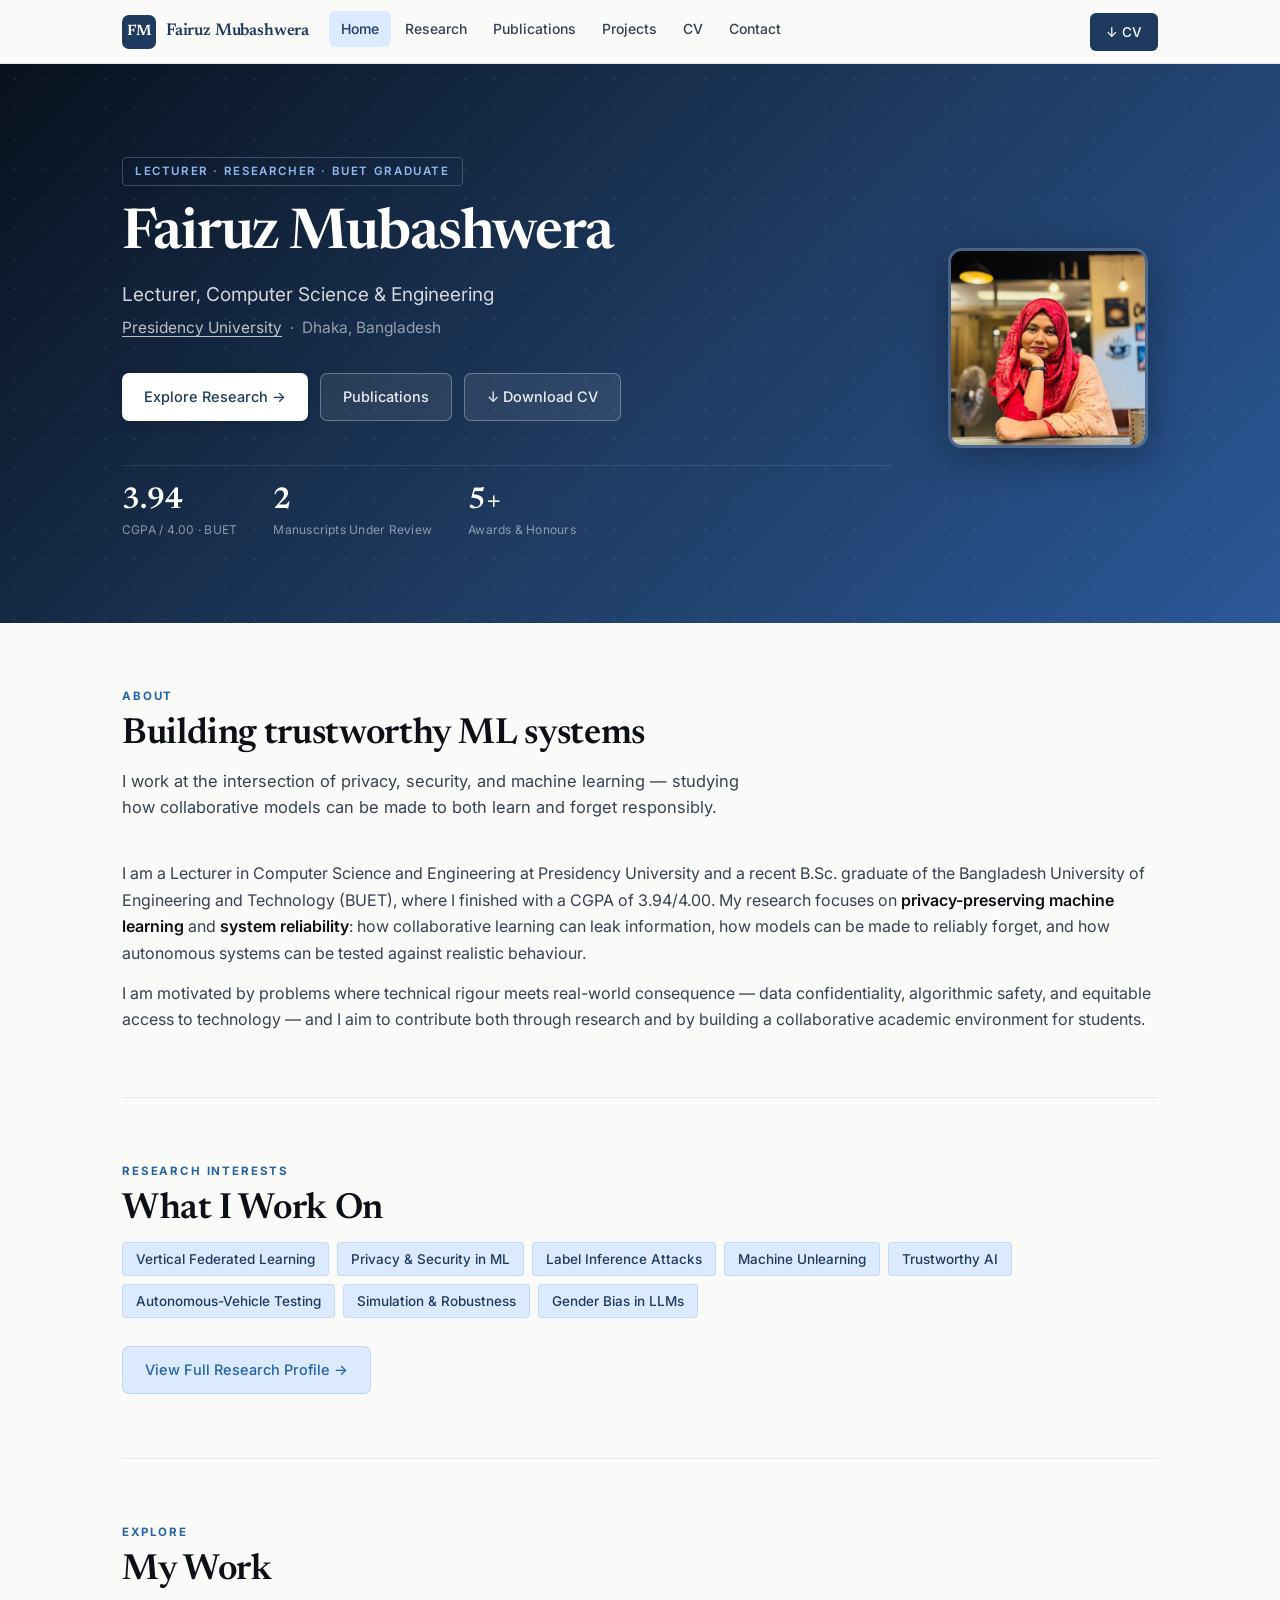
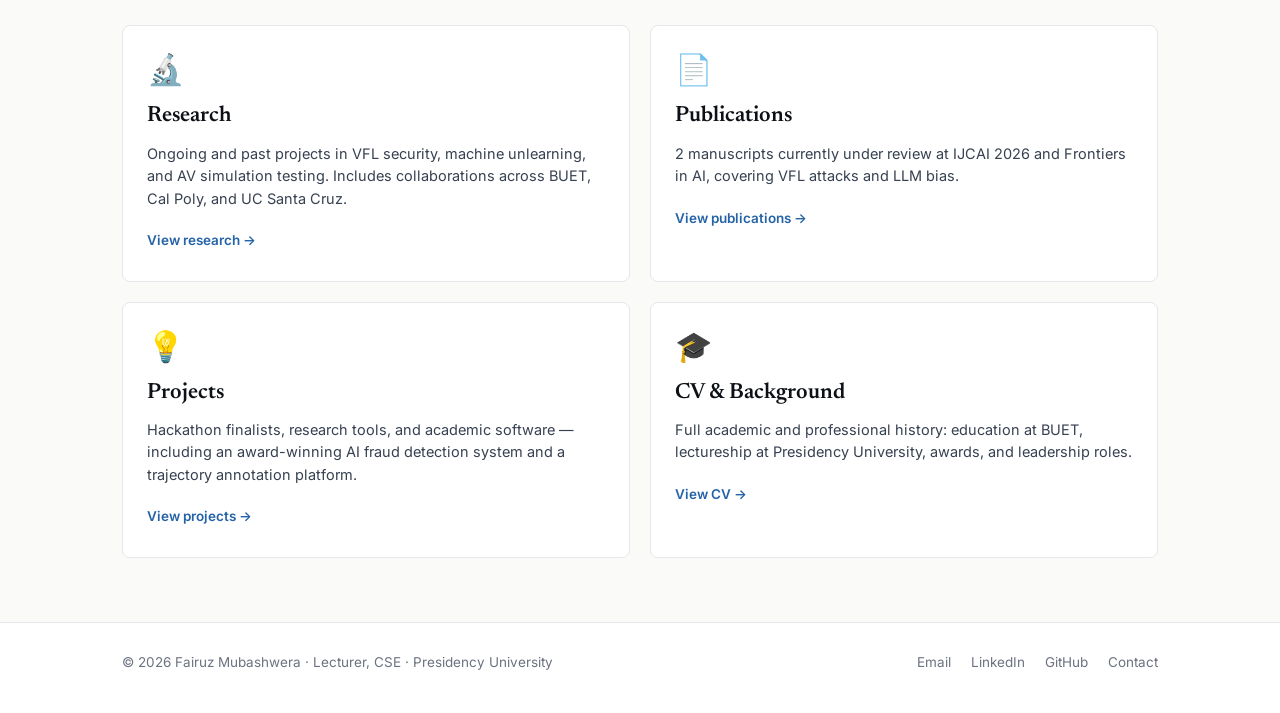
==== commit 5085d142: "Website updated with multiple pages" ====
--- a/index.html
+++ b/index.html
@@ -1,257 +1,117 @@
 <!DOCTYPE html>
 <html lang="en">
 <head>
-<meta charset="UTF-8">
-<meta name="viewport" content="width=device-width, initial-scale=1.0">
-<title>Fairuz Mubashwera — Academic Homepage</title>
-<meta name="description" content="Fairuz Mubashwera — Lecturer in CSE at Presidency University. Research in privacy-preserving and trustworthy machine learning: Vertical Federated Learning security, machine unlearning, and autonomous-vehicle testing.">
-
-<!-- Fonts: Newsreader (display serif) + Inter (body/utility) -->
-<link rel="preconnect" href="https://fonts.googleapis.com">
-<link rel="preconnect" href="https://fonts.gstatic.com" crossorigin>
-<link href="https://fonts.googleapis.com/css2?family=Newsreader:ital,opsz,wght@0,6..72,400;0,6..72,500;0,6..72,600;1,6..72,400&family=Inter:wght@400;500;600&display=swap" rel="stylesheet">
-
-<style>
-  :root{
-    --ink:#1a1d24;          /* near-black text */
-    --ink-soft:#4a4f5a;     /* secondary text */
-    --ink-faint:#767c88;    /* captions, meta  */
-    --accent:#1f3d6e;       /* deep academic ink-blue */
-    --accent-soft:#e8edf5;  /* tint for chips/hover */
-    --rule:#e2e2dd;         /* hairline dividers */
-    --paper:#fbfaf7;        /* warm off-white page */
-    --card:#ffffff;
-    --maxw:1080px;
-  }
-
-  *{box-sizing:border-box;}
-  html{scroll-behavior:smooth;}
-  body{
-    margin:0;
-    background:var(--paper);
-    color:var(--ink);
-    font-family:"Inter",system-ui,-apple-system,sans-serif;
-    font-size:16px;
-    line-height:1.6;
-    -webkit-font-smoothing:antialiased;
-  }
-  a{color:var(--accent);text-decoration:none;}
-  a:hover{text-decoration:underline;text-underline-offset:2px;}
-
-  .wrap{max-width:var(--maxw);margin:0 auto;padding:0 28px;}
-
-  /* ---------- Layout: sidebar + content ---------- */
-  .layout{
-    display:grid;
-    grid-template-columns:300px 1fr;
-    gap:56px;
-    padding:64px 0 80px;
-  }
-
-  /* ---------- Sidebar ---------- */
-  .sidebar{position:relative;}
-  .sidebar-inner{position:sticky;top:48px;}
-  .avatar{
-    width:150px;height:150px;border-radius:4px;
-    background:linear-gradient(150deg,#25467d,#1f3d6e 55%,#16294b);
-    display:flex;align-items:center;justify-content:center;
-    color:#dfe7f4;font-family:"Newsreader",serif;font-size:52px;font-weight:500;
-    letter-spacing:1px;margin-bottom:20px;
-    box-shadow:0 1px 0 rgba(0,0,0,.04);
-  }
-  .{
-    font-family:"Newsreader",serif;
-    font-size:29px;line-height:1.15;font-weight:600;
-    margin:0 0 6px;letter-spacing:-.01em;
-  }
-  .role{font-size:15px;color:var(--ink-soft);margin:0 0 2px;}
-  .affil{font-size:15px;color:var(--ink-soft);margin:0 0 18px;}
-  .affil a{color:var(--ink-soft);border-bottom:1px solid var(--rule);}
-  .affil a:hover{color:var(--accent);text-decoration:none;border-color:var(--accent);}
-
-  .contact-list{list-style:none;padding:0;margin:0 0 22px;font-size:14.5px;}
-  .contact-list li{display:flex;gap:10px;margin-bottom:7px;color:var(--ink-soft);align-items:baseline;}
-  .contact-list .ic{color:var(--accent);width:16px;flex:none;font-size:13px;}
-  .contact-list a{color:var(--ink-soft);}
-  .contact-list a:hover{color:var(--accent);}
-
-  .cv-btn{
-    display:inline-flex;align-items:center;gap:8px;
-    background:var(--accent);color:#fff;
-    font-size:14.5px;font-weight:500;
-    padding:10px 18px;border-radius:4px;
-    transition:background .15s ease;
-  }
-  .cv-btn:hover{background:#16294b;text-decoration:none;color:#fff;}
-
-  /* ---------- Content ---------- */
-  .content{min-width:0;}
-
-  section{margin-bottom:44px;scroll-margin-top:28px;}
-  section:last-child{margin-bottom:0;}
-
-  .eyebrow{
-    font-size:12px;font-weight:600;letter-spacing:.14em;
-    text-transform:uppercase;color:var(--accent);
-    margin:0 0 14px;display:flex;align-items:center;gap:12px;
-  }
-  .eyebrow::after{content:"";flex:1;height:1px;background:var(--rule);}
-
-  h2.blocktitle{  /* not used for section head; reserved */
-    font-family:"Newsreader",serif;
-  }
-
-  .lead{
-    font-family:"Newsreader",serif;
-    font-size:20px;line-height:1.5;color:var(--ink);
-    margin:0 0 16px;font-weight:400;
-  }
-  p{margin:0 0 14px;color:var(--ink-soft);}
-  .content p strong{color:var(--ink);font-weight:600;}
-
-  /* Interests chips */
-  .chips{display:flex;flex-wrap:wrap;gap:8px;margin-top:4px;}
-  .chip{
-    font-size:13.5px;color:var(--accent);
-    background:var(--accent-soft);
-    padding:6px 12px;border-radius:3px;font-weight:500;
-  }
-
-  /* Timeline entries (research / education / experience) */
-  .entry{
-    padding:16px 0;border-top:1px solid var(--rule);
-  }
-  .entry:first-of-type{border-top:none;padding-top:4px;}
-  .entry-head{
-    display:flex;justify-content:space-between;gap:16px;
-    align-items:baseline;flex-wrap:wrap;
-  }
-  .entry-title{
-    font-family:"Newsreader",serif;font-size:18.5px;font-weight:600;
-    color:var(--ink);margin:0;line-height:1.3;
-  }
-  .entry-date{
-    font-size:13.5px;color:var(--ink-faint);white-space:nowrap;
-    font-variant-numeric:tabular-nums;flex:none;
-  }
-  .entry-sub{font-size:14.5px;color:var(--accent);margin:2px 0 8px;font-weight:500;}
-  .entry-sub .muted{color:var(--ink-faint);font-weight:400;}
-  .entry p{margin:0;font-size:15px;}
-  .entry ul{margin:6px 0 0;padding-left:18px;}
-  .entry li{font-size:15px;color:var(--ink-soft);margin-bottom:4px;}
-
-  /* Publications */
-  .pub{
-    display:grid;grid-template-columns:auto 1fr;gap:14px;
-    padding:16px 0;border-top:1px solid var(--rule);
-  }
-  .pub:first-of-type{border-top:none;padding-top:4px;}
-  .pub-num{
-    font-family:"Newsreader",serif;font-size:15px;color:var(--accent);
-    font-weight:600;padding-top:1px;
-  }
-  .pub-title{color:var(--ink);font-weight:600;font-size:15.5px;line-height:1.4;}
-  .pub-meta{font-size:14px;color:var(--ink-soft);margin-top:3px;}
-  .venue{font-style:italic;}
-  .badge{
-    display:inline-block;font-size:11.5px;font-weight:600;letter-spacing:.03em;
-    color:#7a5b00;background:#fbf1d3;padding:2px 8px;border-radius:3px;
-    margin-left:6px;vertical-align:middle;text-transform:uppercase;
-  }
-
-  /* Projects grid */
-  .grid{display:grid;grid-template-columns:1fr 1fr;gap:16px;}
-  .proj{
-    background:var(--card);border:1px solid var(--rule);border-radius:5px;
-    padding:18px 20px;transition:border-color .15s ease, box-shadow .15s ease;
-  }
-  .proj:hover{border-color:#c9d3e4;box-shadow:0 3px 14px rgba(31,61,110,.06);}
-  .proj h3{
-    font-family:"Newsreader",serif;font-size:17px;font-weight:600;
-    margin:0 0 6px;color:var(--ink);
-  }
-  .proj p{font-size:14px;margin:0 0 10px;}
-  .proj .tag{font-size:12.5px;color:var(--ink-faint);}
-  .proj .award{color:#7a5b00;font-weight:500;}
-
-  /* Awards list */
-  .awards{list-style:none;padding:0;margin:0;}
-  .awards li{
-    padding:11px 0;border-top:1px solid var(--rule);
-    font-size:15px;color:var(--ink-soft);
-    display:grid;grid-template-columns:auto 1fr;gap:12px;
-  }
-  .awards li:first-child{border-top:none;}
-  .awards .yr{
-    font-size:13px;color:var(--ink-faint);font-variant-numeric:tabular-nums;
-    padding-top:2px;white-space:nowrap;
-  }
-  .awards strong{color:var(--ink);font-weight:600;}
-
-  /* Footer */
-  footer{
-    border-top:1px solid var(--rule);
-    padding:26px 0 40px;font-size:13.5px;color:var(--ink-faint);
-    display:flex;justify-content:space-between;gap:16px;flex-wrap:wrap;
-  }
-  footer a{color:var(--ink-faint);}
-  footer a:hover{color:var(--accent);}
-
-  /* ---------- Mobile ---------- */
-  @media (max-width:820px){
-    .layout{grid-template-columns:1fr;gap:36px;padding:40px 0 60px;}
-    .sidebar-inner{position:static;}
-    .avatar{width:96px;height:96px;font-size:34px;margin-bottom:16px;}
-    .{font-size:26px;}
-    .grid{grid-template-columns:1fr;}
-    .wrap{padding:0 20px;}
-  }
-</style>
+  <meta charset="UTF-8">
+  <meta name="viewport" content="width=device-width, initial-scale=1.0">
+  <title>Fairuz Mubashwera — Academic Homepage</title>
+  <meta name="description" content="Fairuz Mubashwera — Lecturer in CSE at Presidency University. Research in privacy-preserving ML, Vertical Federated Learning security, and machine unlearning.">
+  <meta name="theme-color" content="#1e3a5f">
+  <link rel="preconnect" href="https://fonts.googleapis.com">
+  <link rel="preconnect" href="https://fonts.gstatic.com" crossorigin>
+  <link rel="stylesheet" href="styles.css">
 </head>
 <body>
 
-<div class="wrap">
-<div class="layout">
-
-  <!-- ================= SIDEBAR ================= -->
-  <aside class="sidebar">
-    <div class="sidebar-inner">
-      <!-- Replace this initials block with an <img src="profile.jpg" class="avatar"> when you add a photo -->
-      <img src="profile.jpg" class="avatar" alt="Fairuz Mubashwera">
-
-      <h1 class="">Fairuz Mubashwera</h1>
-      <p class="role">Lecturer, Computer Science &amp; Engineering</p>
-      <p class="affil"><a href="https://pu.edu.bd/">Presidency University</a>, Dhaka</p>
-
-      <ul class="contact-list">
-        <li><span class="ic">@</span> <a href="mailto:mubashwerafairuz@gmail.com">mubashwerafairuz@gmail.com</a></li>
-        <li><span class="ic">☎</span> +880&nbsp;1799&nbsp;200901</li>
-        <li><span class="ic">◉</span> Dhaka, Bangladesh</li>
-        <li><span class="ic">in</span> <a href="https://www.linkedin.com/in/fairuz-mubashwera-bb6aa92b9/" target="_blank" rel="noopener">LinkedIn</a></li>
-        <li><span class="ic">⌥</span> <a href="https://github.com/SabaJhim" target="_blank" rel="noopener">GitHub</a></li>
-      </ul>
-
-      <a class="cv-btn" href="cv.pdf" download>
-        <span>↓</span> Download CV (PDF)
-      </a>
+<!-- ===== NAVIGATION ===== -->
+<nav class="nav" id="siteNav">
+  <div class="nav-inner">
+    <a href="index.html" class="nav-logo">
+      <span class="logo-mark">FM</span>
+      <span class="logo-name">Fairuz Mubashwera</span>
+    </a>
+    <ul class="nav-links">
+      <li><a href="index.html" class="active">Home</a></li>
+      <li><a href="research.html">Research</a></li>
+      <li><a href="publications.html">Publications</a></li>
+      <li><a href="projects.html">Projects</a></li>
+      <li><a href="cv.html">CV</a></li>
+      <li><a href="contact.html">Contact</a></li>
+    </ul>
+    <a class="nav-cv-btn" href="cv.pdf" download>↓ CV</a>
+    <button class="nav-toggle" id="navToggle" aria-label="Toggle navigation">
+      <span></span><span></span><span></span>
+    </button>
+  </div>
+  <div class="nav-mobile" id="navMobile">
+    <a href="index.html">Home</a>
+    <a href="research.html">Research</a>
+    <a href="publications.html">Publications</a>
+    <a href="projects.html">Projects</a>
+    <a href="cv.html">CV</a>
+    <a href="contact.html">Contact</a>
+  </div>
+</nav>
+
+<div class="page">
+
+  <!-- ===== HERO ===== -->
+  <section class="hero">
+    <div class="hero-inner">
+      <div class="hero-text">
+        <span class="hero-tag">Lecturer · Researcher · BUET Graduate</span>
+        <h1 class="hero-name">Fairuz Mubashwera</h1>
+        <p class="hero-role">Lecturer, Computer Science &amp; Engineering</p>
+        <p class="hero-affil">
+          <a href="https://pu.edu.bd/" target="_blank" rel="noopener">Presidency University</a>
+          &nbsp;·&nbsp; Dhaka, Bangladesh
+        </p>
+        <div class="hero-btns">
+          <a href="research.html" class="btn btn-white">Explore Research →</a>
+          <a href="publications.html" class="btn btn-ghost">Publications</a>
+          <a href="cv.pdf" download class="btn btn-ghost">↓ Download CV</a>
+        </div>
+        <div class="hero-stats">
+          <div>
+            <span class="stat-num">3.94</span>
+            <span class="stat-label">CGPA / 4.00 · BUET</span>
+          </div>
+          <div>
+            <span class="stat-num">2</span>
+            <span class="stat-label">Manuscripts Under Review</span>
+          </div>
+          <div>
+            <span class="stat-num">5+</span>
+            <span class="stat-label">Awards &amp; Honours</span>
+          </div>
+        </div>
+      </div>
+      <div>
+        <img src="profile.jpg" alt="Fairuz Mubashwera" class="hero-photo"
+             onerror="this.outerHTML='<div class=\'hero-initials\'>FM</div>'">
+      </div>
     </div>
-  </aside>
-
-  <!-- ================= CONTENT ================= -->
-  <main class="content">
-
-    <!-- ABOUT -->
-    <section id="about">
-      <p class="eyebrow">About</p>
-      <p class="lead">I build machine-learning systems that stay trustworthy when data is private, distributed, and safety-critical.</p>
-      <p>I am a Lecturer in Computer Science and Engineering at Presidency University and a recent B.Sc. graduate of the Bangladesh University of Engineering and Technology (BUET), where I finished with a CGPA of 3.94/4.00. My work sits at the intersection of <strong>privacy-preserving machine learning</strong> and <strong>system reliability</strong>: I study how collaborative learning can leak information, how models can be made to reliably forget, and how autonomous systems can be tested against realistic behavior.</p>
-      <p>I am motivated by problems where technical rigor meets real-world consequence — data confidentiality, algorithmic safety, and equitable access to technology — and I aim to contribute both through research and by building a collaborative academic environment for students.</p>
+  </section>
+
+  <!-- ===== ABOUT ===== -->
+  <div class="wrap">
+    <section class="section" data-anim>
+      <p class="section-eyebrow">About</p>
+      <h2 class="section-title">Building trustworthy ML systems</h2>
+      <p class="section-sub">
+        I work at the intersection of privacy, security, and machine learning —
+        studying how collaborative models can be made to both learn and forget responsibly.
+      </p>
+      <p>
+        I am a Lecturer in Computer Science and Engineering at Presidency University and a recent
+        B.Sc. graduate of the Bangladesh University of Engineering and Technology (BUET), where I
+        finished with a CGPA of 3.94/4.00. My research focuses on
+        <strong>privacy-preserving machine learning</strong> and <strong>system reliability</strong>:
+        how collaborative learning can leak information, how models can be made to reliably forget,
+        and how autonomous systems can be tested against realistic behaviour.
+      </p>
+      <p>
+        I am motivated by problems where technical rigour meets real-world consequence — data
+        confidentiality, algorithmic safety, and equitable access to technology — and I aim to
+        contribute both through research and by building a collaborative academic environment
+        for students.
+      </p>
     </section>
 
-    <!-- RESEARCH INTERESTS -->
-    <section id="interests">
-      <p class="eyebrow">Research Interests</p>
-      <div class="chips">
+    <!-- ===== RESEARCH INTERESTS ===== -->
+    <section class="section" data-anim>
+      <p class="section-eyebrow">Research Interests</p>
+      <h2 class="section-title">What I Work On</h2>
+      <div class="chips" style="margin-top:4px;">
         <span class="chip">Vertical Federated Learning</span>
         <span class="chip">Privacy &amp; Security in ML</span>
         <span class="chip">Label Inference Attacks</span>
@@ -259,181 +119,103 @@
         <span class="chip">Trustworthy AI</span>
         <span class="chip">Autonomous-Vehicle Testing</span>
         <span class="chip">Simulation &amp; Robustness</span>
+        <span class="chip">Gender Bias in LLMs</span>
+      </div>
+      <div style="margin-top:28px;">
+        <a href="research.html" class="btn btn-secondary">View Full Research Profile →</a>
       </div>
     </section>
 
-    <!-- RESEARCH EXPERIENCE -->
-    <section id="research">
-      <p class="eyebrow">Research Experience</p>
-
-      <div class="entry">
-        <div class="entry-head">
-          <h3 class="entry-title">Label Inference Attacks in Vertical Federated Learning</h3>
-          <span class="entry-date">2025 – Present</span>
-        </div>
-        <p class="entry-sub">Undergraduate Thesis · BUET <span class="muted">(Supervisor: Dr. Muhammad Abdullah Adnan)</span></p>
-        <ul>
-          <li>Investigating security vulnerabilities in Vertical Federated Learning (VFL) under semi-honest participants, focusing on <strong>label inference</strong> and <strong>gradient inversion</strong> attacks.</li>
-          <li>Developed <strong>SBEA</strong>, an attack exploiting set bias in entity alignment for label inference and model extraction; manuscript submitted to <em>IJCAI 2026</em>.</li>
-          <li>Designing and evaluating defenses that preserve label privacy while maintaining model utility.</li>
-        </ul>
-      </div>
-
-      <div class="entry">
-        <div class="entry-head">
-          <h3 class="entry-title">Machine Unlearning in Vertical Federated Learning</h3>
-          <span class="entry-date">2026 – Present</span>
-        </div>
-        <p class="entry-sub">Independent Research · BUET</p>
-        <ul>
-          <li>Studying <strong>machine unlearning</strong> in the VFL setting, where feature partitioning across parties makes standard (horizontal) unlearning methods inapplicable.</li>
-          <li>Establishing a <strong>standardized evaluation metric and benchmark protocol</strong> that quantifies unlearning completeness, residual information leakage, and post-unlearning utility.</li>
-          <li>Benchmarking retraining, gradient-based, and approximate unlearning strategies for fair, reproducible comparison across VFL architectures.</li>
-        </ul>
-      </div>
-
-      <div class="entry">
-        <div class="entry-head">
-          <h3 class="entry-title">Simulation-Based Testing of Autonomous Vehicles</h3>
-          <span class="entry-date">2024 – Present</span>
-        </div>
-        <p class="entry-sub">Voluntary Research · BUET × Cal Poly × UC Santa Cruz</p>
-        <ul>
-          <li>Enhancing the reliability of simulation-based testing frameworks for autonomous vehicles, in collaboration with BUET, California Polytechnic State University, and UC Santa Cruz.</li>
-          <li>Developing <strong>metrics for the diversity and realism of pedestrian trajectories</strong> so test scenarios better reflect real-world behavior.</li>
-          <li>Built and deployed a public <a href="https://motiontagger.com/" target="_blank" rel="noopener">trajectory annotation website</a> to collect human realism judgments for metric validation.</li>
-        </ul>
+    <!-- ===== QUICK NAVIGATION ===== -->
+    <section class="section" data-anim>
+      <p class="section-eyebrow">Explore</p>
+      <h2 class="section-title">My Work</h2>
+      <div class="qcards" style="margin-top:32px;">
+
+        <a href="research.html" class="qcard" data-delay="1" data-anim>
+          <div class="qcard-icon">🔬</div>
+          <div class="qcard-title">Research</div>
+          <p class="qcard-desc">
+            Ongoing and past projects in VFL security, machine unlearning, and
+            AV simulation testing. Includes collaborations across BUET, Cal Poly, and UC Santa Cruz.
+          </p>
+          <span class="qcard-cta">View research →</span>
+        </a>
+
+        <a href="publications.html" class="qcard" data-delay="2" data-anim>
+          <div class="qcard-icon">📄</div>
+          <div class="qcard-title">Publications</div>
+          <p class="qcard-desc">
+            2 manuscripts currently under review at IJCAI 2026 and Frontiers in AI,
+            covering VFL attacks and LLM bias.
+          </p>
+          <span class="qcard-cta">View publications →</span>
+        </a>
+
+        <a href="projects.html" class="qcard" data-delay="3" data-anim>
+          <div class="qcard-icon">💡</div>
+          <div class="qcard-title">Projects</div>
+          <p class="qcard-desc">
+            Hackathon finalists, research tools, and academic software — including
+            an award-winning AI fraud detection system and a trajectory annotation platform.
+          </p>
+          <span class="qcard-cta">View projects →</span>
+        </a>
+
+        <a href="cv.html" class="qcard" data-delay="4" data-anim>
+          <div class="qcard-icon">🎓</div>
+          <div class="qcard-title">CV &amp; Background</div>
+          <p class="qcard-desc">
+            Full academic and professional history: education at BUET, lectureship at Presidency
+            University, awards, and leadership roles.
+          </p>
+          <span class="qcard-cta">View CV →</span>
+        </a>
+
       </div>
     </section>
-
-    <!-- PUBLICATIONS -->
-    <section id="publications">
-      <p class="eyebrow">Publications &amp; Manuscripts</p>
-
-      <div class="pub">
-        <div class="pub-num">[1]</div>
-        <div>
-          <div class="pub-title">SBEA: Exploiting Set Bias in Entity Alignment for Label Inference and Model Extraction in Vertical Federated Learning <span class="badge">Under review</span></div>
-          <div class="pub-meta"><strong>F. Mubashwera</strong>, et al. — Submitted to <span class="venue">IJCAI 2026</span>.</div>
-        </div>
-      </div>
-
-      <div class="pub">
-        <div class="pub-num">[2]</div>
-        <div>
-          <div class="pub-title">Understanding Gendered Stereotype in Large Language Models: A Mini Review on Biasing and Debiasing Techniques <span class="badge">Under review</span></div>
-          <div class="pub-meta"><strong>F. Mubashwera</strong>, et al. — Submitted to <span class="venue">Frontiers in Artificial Intelligence</span>.</div>
-        </div>
-      </div>
-    </section>
-
-    <!-- PROJECTS -->
-    <section id="projects">
-      <p class="eyebrow">Selected Projects</p>
-      <div class="grid">
-        <div class="proj">
-          <h3>Trajectory Annotation Platform</h3>
-          <p>Web platform for crowdsourced annotation of pedestrian-trajectory realism, supporting the AV simulation-testing collaboration.</p>
-          <span class="tag">ReactJS · Flask · PostgreSQL</span>
-        </div>
-        <div class="proj">
-          <h3>AI Cheque Fraud Detection</h3>
-          <p>Cheque-transaction processing and fraud-detection system for low-tier banks in Bangladesh.</p>
-          <span class="tag"><span class="award">Finalist &amp; Hon. Mention, Solvio AI Hackathon 2025</span> · Python · PyTorch</span>
-        </div>
-        <div class="proj">
-          <h3>MotherGPT</h3>
-          <p>Maternal-health web app offering AI-assisted health monitoring and personalized care guidance.</p>
-          <span class="tag"><span class="award">Finalist, Dhaka Divisional Hackathon 2024</span> · NLP · Flask</span>
-        </div>
-        <div class="proj">
-          <h3>Dhaka Congestion Mobility</h3>
-          <p>An innovative transportation solution addressing Dhaka's urban congestion problem.</p>
-          <span class="tag"><span class="award">Finalist (Top 6), Honda Int'l Symposium 2025</span></span>
-        </div>
-      </div>
-    </section>
-
-    <!-- EDUCATION -->
-    <section id="education">
-      <p class="eyebrow">Education</p>
-      <div class="entry">
-        <div class="entry-head">
-          <h3 class="entry-title">Bangladesh University of Engineering &amp; Technology (BUET)</h3>
-          <span class="entry-date">Jan 2022 – Jun 2026</span>
-        </div>
-        <p class="entry-sub">B.Sc. in Computer Science &amp; Engineering <span class="muted">— CGPA 3.94 / 4.00</span></p>
-        <p>Thesis: <em>Security Vulnerabilities in Vertical Federated Learning — Label Inference Attacks and Defenses.</em> Consistently high term performance across all eight terms (GPA range 3.86–3.99).</p>
-      </div>
-    </section>
-
-    <!-- EXPERIENCE -->
-    <section id="experience">
-      <p class="eyebrow">Professional &amp; Teaching Experience</p>
-      <div class="entry">
-        <div class="entry-head">
-          <h3 class="entry-title">Lecturer, Computer Science &amp; Engineering</h3>
-          <span class="entry-date">Jun 2026 – Present</span>
-        </div>
-        <p class="entry-sub">Presidency University · Dhaka</p>
-        <p>Teaching undergraduate CSE courses and mentoring students on coursework and research.</p>
-      </div>
-      <div class="entry">
-        <div class="entry-head">
-          <h3 class="entry-title">AI Research Intern</h3>
-          <span class="entry-date">Jan 2026 – Jun 2026</span>
-        </div>
-        <p class="entry-sub">EliteResearchLab LLC · Remote</p>
-        <p>Worked on fairness auditing and bias-mitigation techniques to improve model transparency and interpretability.</p>
-      </div>
-    </section>
-
-    <!-- AWARDS -->
-    <section id="awards">
-      <p class="eyebrow">Honors &amp; Awards</p>
-      <ul class="awards">
-        <li><span class="yr">2024</span><span><strong>Honda Young Engineer &amp; Scientist's (Y-E-S) Award</strong> — Honda Foundation, Japan, recognizing outstanding undergraduates in science and engineering.</span></li>
-        <li><span class="yr">2025</span><span><strong>Finalist (Top 6)</strong>, Honda International Symposium on Transportation and Vehicle.</span></li>
-        <li><span class="yr">2024</span><span><strong>Champion, Poster Presentation</strong> — BUET CSE Fest.</span></li>
-        <li><span class="yr">2025</span><span><strong>Finalist &amp; Honourable Mention</strong> — Solvio AI Hackathon.</span></li>
-        <li><span class="yr">2023</span><span><strong>Finalist</strong>, Hult Prize at BUET; <strong>Breaking Team</strong>, United Asian Debating Championship (UADC).</span></li>
-      </ul>
-    </section>
-
-    <!-- SERVICE -->
-    <section id="service">
-      <p class="eyebrow">Leadership &amp; Academic Service</p>
-      <div class="entry">
-        <div class="entry-head">
-          <h3 class="entry-title">General Secretary — BUET Debating Club</h3>
-          <span class="entry-date">May 2025 – Present</span>
-        </div>
-        <p>Organized national-scale tournaments; led workshops on policy advocacy and public speaking; trained debaters across school, college, and university levels.</p>
-      </div>
-      <div class="entry">
-        <div class="entry-head">
-          <h3 class="entry-title">Executive Member — Bangladesh Women in CSE (BWCSE)</h3>
-          <span class="entry-date">Jan 2023 – Present</span>
-        </div>
-        <p>Promote women's participation and leadership in CSE through events, mentorship, and outreach.</p>
-      </div>
-    </section>
-
-    <!-- CONTACT -->
-    <section id="contact">
-      <p class="eyebrow">Contact</p>
-      <p>The fastest way to reach me is by email at <a href="mailto:mubashwerafairuz@gmail.com">mubashwerafairuz@gmail.com</a>. I welcome inquiries about research collaboration, PhD opportunities, and student supervision. You can also connect on <a href="https://www.linkedin.com/in/fairuz-mubashwera-bb6aa92b9/" target="_blank" rel="noopener">LinkedIn</a> or view my code on <a href="https://github.com/SabaJhim" target="_blank" rel="noopener">GitHub</a>.</p>
-    </section>
-
-  </main>
-</div>
-
-<footer>
-  <span>© <span id="yr"></span> Fairuz Mubashwera. Built with HTML &amp; CSS, hosted on GitHub Pages.</span>
-  <span><a href="#about">Back to top ↑</a></span>
+  </div><!-- /wrap -->
+
+</div><!-- /page -->
+
+<!-- ===== FOOTER ===== -->
+<footer class="footer">
+  <div class="footer-inner">
+    <span class="footer-copy">© <span id="yr"></span> Fairuz Mubashwera · Lecturer, CSE · Presidency University</span>
+    <div class="footer-links">
+      <a href="mailto:mubashwerafairuz@gmail.com">Email</a>
+      <a href="https://www.linkedin.com/in/fairuz-mubashwera-bb6aa92b9/" target="_blank" rel="noopener">LinkedIn</a>
+      <a href="https://github.com/SabaJhim" target="_blank" rel="noopener">GitHub</a>
+      <a href="contact.html">Contact</a>
+    </div>
+  </div>
 </footer>
-</div>
-
-<script>document.getElementById('yr').textContent=new Date().getFullYear();</script>
+
+<script>
+  // Footer year
+  document.getElementById('yr').textContent = new Date().getFullYear();
+
+  // Nav scroll shadow
+  const nav = document.getElementById('siteNav');
+  window.addEventListener('scroll', () => nav.classList.toggle('scrolled', window.scrollY > 8), {passive:true});
+
+  // Mobile nav toggle
+  const toggle = document.getElementById('navToggle');
+  const mobile = document.getElementById('navMobile');
+  toggle.addEventListener('click', () => {
+    toggle.classList.toggle('active');
+    mobile.classList.toggle('open');
+  });
+  mobile.querySelectorAll('a').forEach(a => a.addEventListener('click', () => {
+    toggle.classList.remove('active');
+    mobile.classList.remove('open');
+  }));
+
+  // Scroll-in animations
+  const obs = new IntersectionObserver(entries => {
+    entries.forEach(e => { if (e.isIntersecting) { e.target.classList.add('in'); obs.unobserve(e.target); }});
+  }, {threshold: 0.08});
+  document.querySelectorAll('[data-anim]').forEach(el => obs.observe(el));
+</script>
 </body>
 </html>
--- a/styles.css
+++ b/styles.css
@@ -0,0 +1,523 @@
+/* ================================================
+   FAIRUZ MUBASHWERA — SHARED STYLESHEET
+   ================================================ */
+
+@import url('https://fonts.googleapis.com/css2?family=Newsreader:ital,opsz,wght@0,6..72,400;0,6..72,500;0,6..72,600;1,6..72,400&family=Inter:wght@300;400;500;600&display=swap');
+
+:root {
+  --ink:           #0d1117;
+  --ink-soft:      #374151;
+  --ink-faint:     #6b7280;
+  --accent:        #1e3a5f;
+  --accent-mid:    #2563a8;
+  --accent-soft:   #dbeafe;
+  --accent-softer: #eff6ff;
+  --gold:          #92400e;
+  --gold-bg:       #fef3c7;
+  --rule:          #e5e7eb;
+  --paper:         #fafaf9;
+  --card:          #ffffff;
+  --nav-h:         64px;
+  --maxw:          1100px;
+  --radius:        8px;
+  --shadow-sm:     0 1px 3px rgba(0,0,0,.08), 0 1px 2px rgba(0,0,0,.04);
+  --shadow-md:     0 4px 24px rgba(0,0,0,.09), 0 2px 8px rgba(0,0,0,.05);
+  --t:             .2s ease;
+}
+
+*, *::before, *::after { box-sizing: border-box; margin: 0; padding: 0; }
+html { scroll-behavior: smooth; }
+
+body {
+  background: var(--paper);
+  color: var(--ink);
+  font-family: 'Inter', system-ui, -apple-system, sans-serif;
+  font-size: 16px;
+  line-height: 1.65;
+  -webkit-font-smoothing: antialiased;
+  animation: pageIn .3s ease;
+}
+
+@keyframes pageIn { from { opacity: 0; } to { opacity: 1; } }
+
+h1, h2, h3 {
+  font-family: 'Newsreader', Georgia, serif;
+  font-weight: 600;
+  line-height: 1.2;
+  color: var(--ink);
+}
+
+p { margin-bottom: 14px; color: var(--ink-soft); }
+p:last-child { margin-bottom: 0; }
+
+a { color: var(--accent-mid); text-decoration: none; }
+a:hover { text-decoration: underline; text-underline-offset: 3px; }
+
+ul, ol { padding-left: 20px; }
+li { margin-bottom: 6px; color: var(--ink-soft); font-size: 15px; }
+
+strong { color: var(--ink); font-weight: 600; }
+
+/* ===== LAYOUT ===== */
+.wrap { max-width: var(--maxw); margin: 0 auto; padding: 0 32px; }
+.page  { padding-top: var(--nav-h); min-height: 100vh; }
+
+/* ===== NAVIGATION ===== */
+.nav {
+  position: fixed; top: 0; left: 0; right: 0; z-index: 200;
+  height: var(--nav-h);
+  background: rgba(250,250,249,.92);
+  backdrop-filter: blur(16px);
+  -webkit-backdrop-filter: blur(16px);
+  border-bottom: 1px solid var(--rule);
+  transition: box-shadow var(--t);
+}
+.nav.scrolled { box-shadow: 0 1px 12px rgba(0,0,0,.08); }
+
+.nav-inner {
+  max-width: var(--maxw); margin: 0 auto; padding: 0 32px;
+  height: var(--nav-h); display: flex; align-items: center; gap: 4px;
+}
+
+.nav-logo {
+  display: flex; align-items: center; gap: 10px;
+  text-decoration: none; flex-shrink: 0; margin-right: 16px;
+}
+.nav-logo:hover { text-decoration: none; }
+.logo-mark {
+  width: 34px; height: 34px; border-radius: 7px;
+  background: var(--accent); color: #fff;
+  display: flex; align-items: center; justify-content: center;
+  font-family: 'Newsreader', serif; font-size: 15px; font-weight: 600;
+  flex-shrink: 0; transition: background var(--t);
+}
+.nav-logo:hover .logo-mark { background: var(--accent-mid); }
+.logo-name {
+  font-family: 'Newsreader', serif; font-size: 17px; font-weight: 600;
+  color: var(--accent); letter-spacing: -.01em;
+}
+
+.nav-links {
+  display: flex; list-style: none; padding: 0; gap: 2px; flex: 1;
+}
+.nav-links a {
+  display: block; padding: 6px 12px; border-radius: 6px;
+  font-size: 14px; font-weight: 500; color: var(--ink-soft);
+  text-decoration: none; transition: background var(--t), color var(--t);
+  white-space: nowrap;
+}
+.nav-links a:hover, .nav-links a.active {
+  background: var(--accent-soft); color: var(--accent); text-decoration: none;
+}
+
+.nav-cv-btn {
+  display: inline-flex; align-items: center; gap: 6px;
+  background: var(--accent); color: #fff;
+  font-size: 13.5px; font-weight: 500;
+  padding: 8px 16px; border-radius: 6px;
+  text-decoration: none; transition: background var(--t);
+  flex-shrink: 0; white-space: nowrap; margin-left: 8px;
+}
+.nav-cv-btn:hover { background: #152d4f; color: #fff; text-decoration: none; }
+
+/* Hamburger */
+.nav-toggle {
+  display: none; background: none; border: none; cursor: pointer;
+  padding: 6px; border-radius: 4px; margin-left: auto;
+  flex-direction: column; gap: 5px; align-items: center; justify-content: center;
+  width: 36px; height: 36px;
+}
+.nav-toggle span {
+  display: block; width: 20px; height: 2px;
+  background: var(--ink); border-radius: 1px;
+  transition: transform .2s ease, opacity .2s ease;
+}
+.nav-toggle.active span:nth-child(1) { transform: translateY(7px) rotate(45deg); }
+.nav-toggle.active span:nth-child(2) { opacity: 0; }
+.nav-toggle.active span:nth-child(3) { transform: translateY(-7px) rotate(-45deg); }
+
+/* Mobile dropdown */
+.nav-mobile {
+  display: none; flex-direction: column;
+  padding: 8px 20px 16px;
+  border-top: 1px solid var(--rule);
+  background: rgba(250,250,249,.97);
+  backdrop-filter: blur(16px);
+  position: absolute; top: var(--nav-h); left: 0; right: 0;
+  box-shadow: 0 8px 24px rgba(0,0,0,.1);
+}
+.nav-mobile.open { display: flex; }
+.nav-mobile a {
+  display: block; padding: 12px 4px; font-size: 15px; font-weight: 500;
+  color: var(--ink-soft); text-decoration: none;
+  border-bottom: 1px solid var(--rule);
+}
+.nav-mobile a:last-child { border-bottom: none; }
+.nav-mobile a:hover, .nav-mobile a.active { color: var(--accent); text-decoration: none; }
+
+/* ===== HERO (home page) ===== */
+.hero {
+  background: linear-gradient(135deg, #08111e 0%, #1e3a5f 52%, #2b5899 100%);
+  padding: 92px 0 84px;
+  position: relative; overflow: hidden;
+}
+.hero::before {
+  content: ''; position: absolute; inset: 0;
+  background-image: radial-gradient(rgba(255,255,255,.065) 1px, transparent 1px);
+  background-size: 30px 30px; pointer-events: none;
+}
+.hero-inner {
+  max-width: var(--maxw); margin: 0 auto; padding: 0 32px;
+  display: grid; grid-template-columns: 1fr 210px;
+  gap: 56px; align-items: center; position: relative;
+}
+.hero-tag {
+  display: inline-block; font-size: 11.5px; font-weight: 600;
+  letter-spacing: .14em; text-transform: uppercase;
+  color: #93b8f0; border: 1px solid rgba(147,184,240,.3);
+  padding: 4px 12px; border-radius: 4px; margin-bottom: 20px;
+}
+.hero-name {
+  font-family: 'Newsreader', serif; font-size: 56px; font-weight: 600;
+  color: #fff; line-height: 1.05; letter-spacing: -.02em; margin-bottom: 14px;
+}
+.hero-role {
+  font-size: 19px; color: rgba(255,255,255,.82);
+  margin-bottom: 5px; font-weight: 400;
+}
+.hero-affil {
+  font-size: 15.5px; color: rgba(255,255,255,.55); margin-bottom: 32px;
+}
+.hero-affil a {
+  color: rgba(255,255,255,.72);
+  text-decoration: underline; text-underline-offset: 3px;
+}
+.hero-btns { display: flex; gap: 12px; flex-wrap: wrap; margin-bottom: 44px; }
+
+.btn {
+  display: inline-flex; align-items: center; gap: 7px;
+  font-size: 14.5px; font-weight: 500; padding: 11px 22px;
+  border-radius: 7px; text-decoration: none;
+  transition: all .2s ease; cursor: pointer;
+}
+.btn:hover { transform: translateY(-1px); text-decoration: none; }
+.btn-white {
+  background: #fff; color: var(--accent);
+  box-shadow: 0 2px 10px rgba(0,0,0,.15);
+}
+.btn-white:hover { background: #eef3fc; color: var(--accent); }
+.btn-ghost {
+  background: rgba(255,255,255,.08); color: rgba(255,255,255,.9);
+  border: 1px solid rgba(255,255,255,.3);
+}
+.btn-ghost:hover { background: rgba(255,255,255,.14); color: #fff; }
+.btn-primary {
+  background: var(--accent); color: #fff;
+  box-shadow: var(--shadow-sm);
+}
+.btn-primary:hover { background: #152d4f; color: #fff; }
+.btn-secondary {
+  background: var(--accent-soft); color: var(--accent-mid);
+  border: 1px solid rgba(37,99,168,.15);
+}
+.btn-secondary:hover { background: var(--accent-softer); color: var(--accent); }
+
+.hero-stats {
+  display: flex; gap: 36px;
+  padding-top: 20px; border-top: 1px solid rgba(255,255,255,.1);
+}
+.stat-num {
+  font-family: 'Newsreader', serif; font-size: 30px; font-weight: 600;
+  color: #fff; line-height: 1; display: block;
+}
+.stat-label {
+  font-size: 12px; color: rgba(255,255,255,.5);
+  margin-top: 4px; letter-spacing: .02em; display: block;
+}
+
+.hero-photo {
+  width: 200px; height: 200px; border-radius: 14px;
+  object-fit: cover; border: 3px solid rgba(255,255,255,.18);
+  box-shadow: 0 8px 40px rgba(0,0,0,.35); display: block;
+}
+.hero-initials {
+  width: 200px; height: 200px; border-radius: 14px;
+  background: linear-gradient(150deg, #2d5a9e, #1e3a5f);
+  display: flex; align-items: center; justify-content: center;
+  font-family: 'Newsreader', serif; font-size: 64px; font-weight: 600;
+  color: rgba(255,255,255,.8);
+  border: 3px solid rgba(255,255,255,.14);
+  box-shadow: 0 8px 40px rgba(0,0,0,.35);
+}
+
+/* ===== PAGE HERO (interior pages) ===== */
+.page-hero {
+  background: linear-gradient(135deg, #08111e 0%, #1e3a5f 65%, #2b5899 100%);
+  padding: 52px 0 48px; position: relative; overflow: hidden;
+}
+.page-hero::before {
+  content: ''; position: absolute; inset: 0;
+  background-image: radial-gradient(rgba(255,255,255,.05) 1px, transparent 1px);
+  background-size: 24px 24px; pointer-events: none;
+}
+.page-hero .wrap { position: relative; }
+.page-hero-eyebrow {
+  font-size: 11.5px; font-weight: 600; letter-spacing: .16em;
+  text-transform: uppercase; color: rgba(255,255,255,.55); margin-bottom: 10px;
+}
+.page-hero-title {
+  font-family: 'Newsreader', serif; font-size: 44px; font-weight: 600;
+  color: #fff; line-height: 1.1; letter-spacing: -.02em; margin-bottom: 12px;
+}
+.page-hero-sub { font-size: 16.5px; color: rgba(255,255,255,.7); max-width: 580px; }
+
+/* ===== SECTIONS ===== */
+.section { padding: 64px 0; }
+.section + .section { border-top: 1px solid var(--rule); }
+
+.section-eyebrow {
+  font-size: 11.5px; font-weight: 700; letter-spacing: .16em;
+  text-transform: uppercase; color: var(--accent-mid); margin-bottom: 8px;
+}
+.section-title {
+  font-family: 'Newsreader', serif; font-size: 36px; font-weight: 600;
+  color: var(--ink); margin-bottom: 10px; letter-spacing: -.01em;
+}
+.section-sub {
+  font-size: 16.5px; color: var(--ink-soft); max-width: 640px;
+  margin-bottom: 40px; line-height: 1.6;
+}
+
+/* ===== CHIPS ===== */
+.chips { display: flex; flex-wrap: wrap; gap: 8px; }
+.chip {
+  font-size: 13.5px; color: var(--accent); background: var(--accent-soft);
+  padding: 5px 13px; border-radius: 4px; font-weight: 500;
+  border: 1px solid rgba(37,99,168,.12);
+}
+
+/* ===== QUICK CARDS (home) ===== */
+.qcards { display: grid; grid-template-columns: repeat(2, 1fr); gap: 20px; }
+.qcard {
+  background: var(--card); border: 1px solid var(--rule);
+  border-radius: var(--radius); padding: 28px 24px;
+  text-decoration: none; color: inherit; display: block;
+  transition: border-color var(--t), box-shadow var(--t), transform var(--t);
+  position: relative; overflow: hidden;
+}
+.qcard::after {
+  content: ''; position: absolute; top: 0; left: 0; right: 0; height: 3px;
+  background: linear-gradient(90deg, var(--accent), var(--accent-mid));
+  transform: scaleX(0); transform-origin: left;
+  transition: transform .25s ease;
+}
+.qcard:hover {
+  border-color: #c5d5ef; box-shadow: var(--shadow-md);
+  transform: translateY(-3px); text-decoration: none;
+}
+.qcard:hover::after { transform: scaleX(1); }
+.qcard-icon { font-size: 30px; margin-bottom: 14px; line-height: 1; }
+.qcard-title {
+  font-family: 'Newsreader', serif; font-size: 22px; font-weight: 600;
+  color: var(--ink); margin-bottom: 8px;
+}
+.qcard-desc { font-size: 14.5px; color: var(--ink-soft); line-height: 1.55; margin-bottom: 16px; }
+.qcard-cta { font-size: 13.5px; color: var(--accent-mid); font-weight: 600; }
+
+/* ===== ENTRIES (timeline) ===== */
+.entry {
+  padding: 24px 0; border-top: 1px solid var(--rule);
+}
+.entry:first-child { border-top: none; padding-top: 4px; }
+.entry-head {
+  display: flex; justify-content: space-between; align-items: flex-start;
+  gap: 16px; flex-wrap: wrap; margin-bottom: 6px;
+}
+.entry-title {
+  font-family: 'Newsreader', serif; font-size: 20px; font-weight: 600;
+  color: var(--ink); line-height: 1.3;
+}
+.entry-date {
+  font-size: 12.5px; color: var(--accent-mid); font-weight: 500;
+  background: var(--accent-softer); padding: 3px 10px; border-radius: 4px;
+  white-space: nowrap; flex-shrink: 0; font-variant-numeric: tabular-nums;
+}
+.entry-sub { font-size: 14.5px; color: var(--accent-mid); font-weight: 500; margin-bottom: 10px; }
+.entry-sub .muted { color: var(--ink-faint); font-weight: 400; }
+.entry > p { font-size: 15px; color: var(--ink-soft); margin-bottom: 8px; }
+.entry ul { margin-top: 6px; }
+.entry li { font-size: 15px; color: var(--ink-soft); }
+
+/* ===== PUBLICATIONS ===== */
+.pub {
+  display: grid; grid-template-columns: 42px 1fr; gap: 18px;
+  padding: 24px 0; border-top: 1px solid var(--rule);
+}
+.pub:first-child { border-top: none; padding-top: 4px; }
+.pub-num {
+  font-family: 'Newsreader', serif; font-size: 16px;
+  color: var(--accent-mid); font-weight: 600; padding-top: 2px; text-align: center;
+}
+.pub-title {
+  font-size: 16px; font-weight: 600; color: var(--ink);
+  line-height: 1.45; margin-bottom: 6px;
+}
+.pub-meta { font-size: 14px; color: var(--ink-soft); line-height: 1.5; }
+.pub-meta .venue { font-style: italic; }
+.pub-links { margin-top: 10px; display: flex; gap: 10px; }
+.pub-links a {
+  font-size: 13px; color: var(--accent-mid); font-weight: 500;
+  padding: 3px 10px; background: var(--accent-soft); border-radius: 4px;
+  transition: background var(--t);
+}
+.pub-links a:hover { text-decoration: none; background: #bfdbfe; }
+
+.badge {
+  display: inline-block; font-size: 10.5px; font-weight: 700; letter-spacing: .04em;
+  padding: 2px 8px; border-radius: 4px; vertical-align: middle;
+  text-transform: uppercase; margin-left: 8px;
+}
+.badge-gold  { color: var(--gold); background: var(--gold-bg); }
+.badge-blue  { color: var(--accent-mid); background: var(--accent-soft); }
+.badge-green { color: #065f46; background: #d1fae5; }
+
+/* ===== PROJECT CARDS ===== */
+.proj-grid { display: grid; grid-template-columns: 1fr 1fr; gap: 20px; }
+.proj-card {
+  background: var(--card); border: 1px solid var(--rule);
+  border-radius: var(--radius); padding: 24px;
+  display: flex; flex-direction: column;
+  transition: border-color var(--t), box-shadow var(--t), transform var(--t);
+}
+.proj-card:hover {
+  border-color: #c5d5ef; box-shadow: var(--shadow-md); transform: translateY(-2px);
+}
+.proj-award {
+  display: inline-block; font-size: 11.5px; font-weight: 600;
+  color: var(--gold); background: var(--gold-bg);
+  padding: 3px 10px; border-radius: 4px; margin-bottom: 12px; width: fit-content;
+}
+.proj-card h3 {
+  font-family: 'Newsreader', serif; font-size: 20px; font-weight: 600;
+  color: var(--ink); margin-bottom: 10px;
+}
+.proj-card p { font-size: 14.5px; color: var(--ink-soft); flex: 1; margin-bottom: 16px; }
+.proj-stack {
+  font-size: 12.5px; color: var(--ink-faint);
+  border-top: 1px solid var(--rule); padding-top: 12px; margin-top: auto;
+}
+
+/* ===== AWARDS ===== */
+.award-list { list-style: none; padding: 0; }
+.award-item {
+  display: grid; grid-template-columns: 48px 1fr; gap: 16px;
+  padding: 16px 0; border-top: 1px solid var(--rule); align-items: start;
+}
+.award-item:first-child { border-top: none; }
+.award-yr {
+  font-size: 13px; color: var(--ink-faint);
+  font-variant-numeric: tabular-nums; font-weight: 500; padding-top: 2px;
+}
+.award-body { font-size: 15px; color: var(--ink-soft); }
+.award-body strong { color: var(--ink); }
+
+/* ===== CONTACT ===== */
+.contact-grid { display: grid; grid-template-columns: 1fr 1fr; gap: 48px; }
+.contact-item {
+  display: flex; gap: 14px; align-items: flex-start; margin-bottom: 22px;
+}
+.contact-item:last-child { margin-bottom: 0; }
+.contact-icon {
+  width: 42px; height: 42px; border-radius: 8px;
+  background: var(--accent-soft); color: var(--accent);
+  display: flex; align-items: center; justify-content: center;
+  font-size: 17px; flex-shrink: 0; font-weight: 600;
+}
+.contact-label {
+  font-size: 11.5px; font-weight: 600; letter-spacing: .1em;
+  text-transform: uppercase; color: var(--ink-faint); margin-bottom: 3px;
+}
+.contact-value { font-size: 15.5px; color: var(--ink); }
+.contact-value a { color: var(--accent-mid); }
+
+/* ===== NOTICE / PLACEHOLDER ===== */
+.notice {
+  background: var(--accent-softer); border: 1px solid var(--accent-soft);
+  border-left: 3px solid var(--accent-mid); border-radius: 6px;
+  padding: 14px 18px; font-size: 14.5px; color: var(--ink-soft); margin-bottom: 32px;
+}
+.placeholder {
+  border: 2px dashed var(--rule); border-radius: var(--radius);
+  padding: 36px 24px; text-align: center; color: var(--ink-faint);
+}
+.placeholder p { color: var(--ink-faint); font-size: 14.5px; }
+
+/* ===== SKILLS TABLE ===== */
+.skills-grid { display: grid; grid-template-columns: repeat(3, 1fr); gap: 16px; }
+.skill-group h4 {
+  font-size: 13px; font-weight: 600; letter-spacing: .08em;
+  text-transform: uppercase; color: var(--ink-faint); margin-bottom: 10px;
+}
+.skill-group .chips { gap: 6px; }
+.skill-group .chip { font-size: 13px; padding: 4px 10px; }
+
+/* ===== FOOTER ===== */
+.footer {
+  background: var(--card); border-top: 1px solid var(--rule); padding: 28px 0 40px;
+}
+.footer-inner {
+  max-width: var(--maxw); margin: 0 auto; padding: 0 32px;
+  display: flex; justify-content: space-between; align-items: center;
+  gap: 16px; flex-wrap: wrap;
+}
+.footer-copy { font-size: 13.5px; color: var(--ink-faint); }
+.footer-links { display: flex; gap: 20px; }
+.footer-links a {
+  font-size: 13.5px; color: var(--ink-faint); text-decoration: none;
+  transition: color var(--t);
+}
+.footer-links a:hover { color: var(--accent); }
+
+/* ===== SCROLL ANIMATIONS ===== */
+[data-anim] {
+  opacity: 0; transform: translateY(18px);
+  transition: opacity .5s ease, transform .5s ease;
+}
+[data-anim].in { opacity: 1; transform: none; }
+[data-delay="1"] { transition-delay: .1s; }
+[data-delay="2"] { transition-delay: .2s; }
+[data-delay="3"] { transition-delay: .3s; }
+[data-delay="4"] { transition-delay: .4s; }
+
+/* ===== RESPONSIVE ===== */
+@media (max-width: 820px) {
+  .wrap { padding: 0 20px; }
+  .nav-inner { padding: 0 20px; }
+  .nav-links, .nav-cv-btn { display: none; }
+  .nav-toggle { display: flex; }
+
+  .hero { padding: 60px 0 56px; }
+  .hero-inner { grid-template-columns: 1fr; padding: 0 20px; }
+  .hero-photo, .hero-initials { display: none; }
+  .hero-name { font-size: 40px; }
+  .hero-stats { gap: 24px; }
+
+  .page-hero { padding: 40px 0 36px; }
+  .page-hero-title { font-size: 32px; }
+
+  .section { padding: 48px 0; }
+  .section-title { font-size: 28px; }
+
+  .qcards     { grid-template-columns: 1fr; }
+  .proj-grid  { grid-template-columns: 1fr; }
+  .skills-grid{ grid-template-columns: 1fr 1fr; }
+  .contact-grid { grid-template-columns: 1fr; gap: 24px; }
+
+  .footer-inner { padding: 0 20px; }
+}
+@media (max-width: 480px) {
+  .hero-name { font-size: 32px; }
+  .hero-btns { flex-direction: column; }
+  .hero-stats { flex-wrap: wrap; gap: 20px; }
+  .skills-grid { grid-template-columns: 1fr; }
+}
